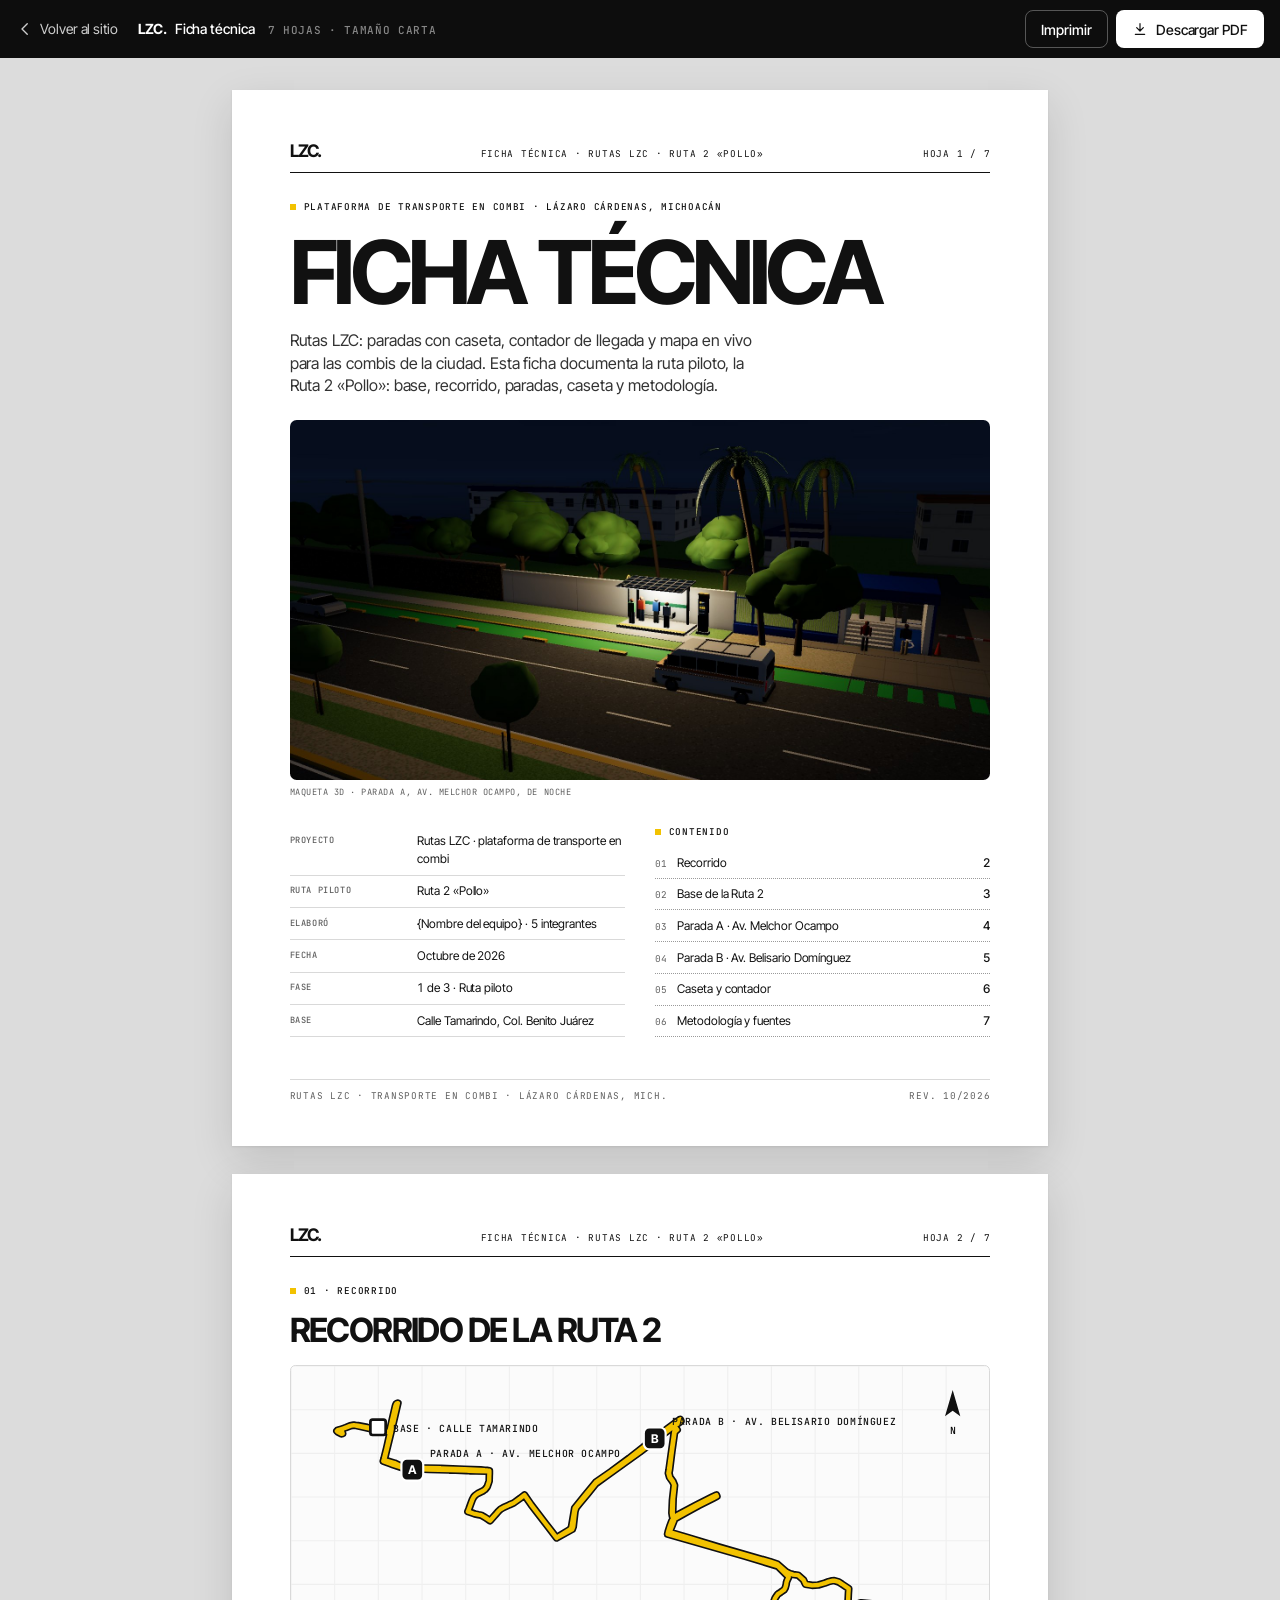
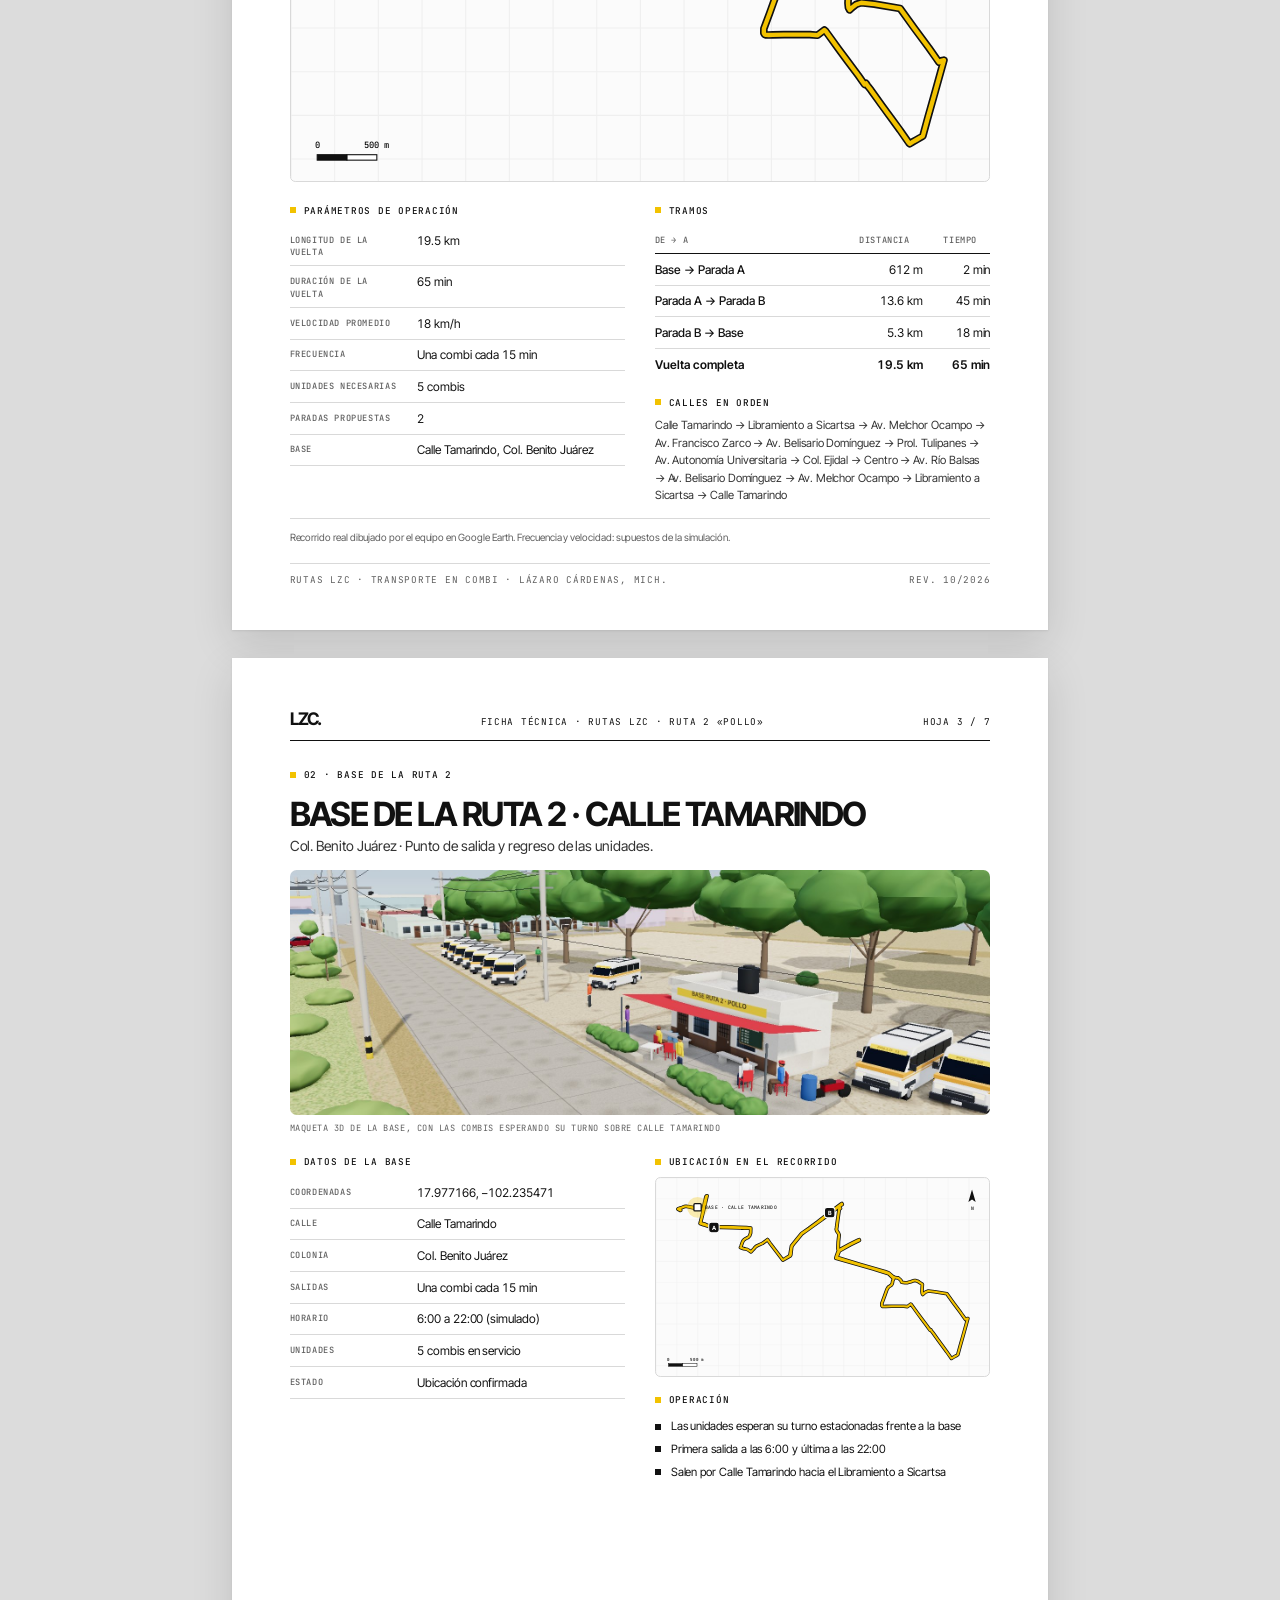
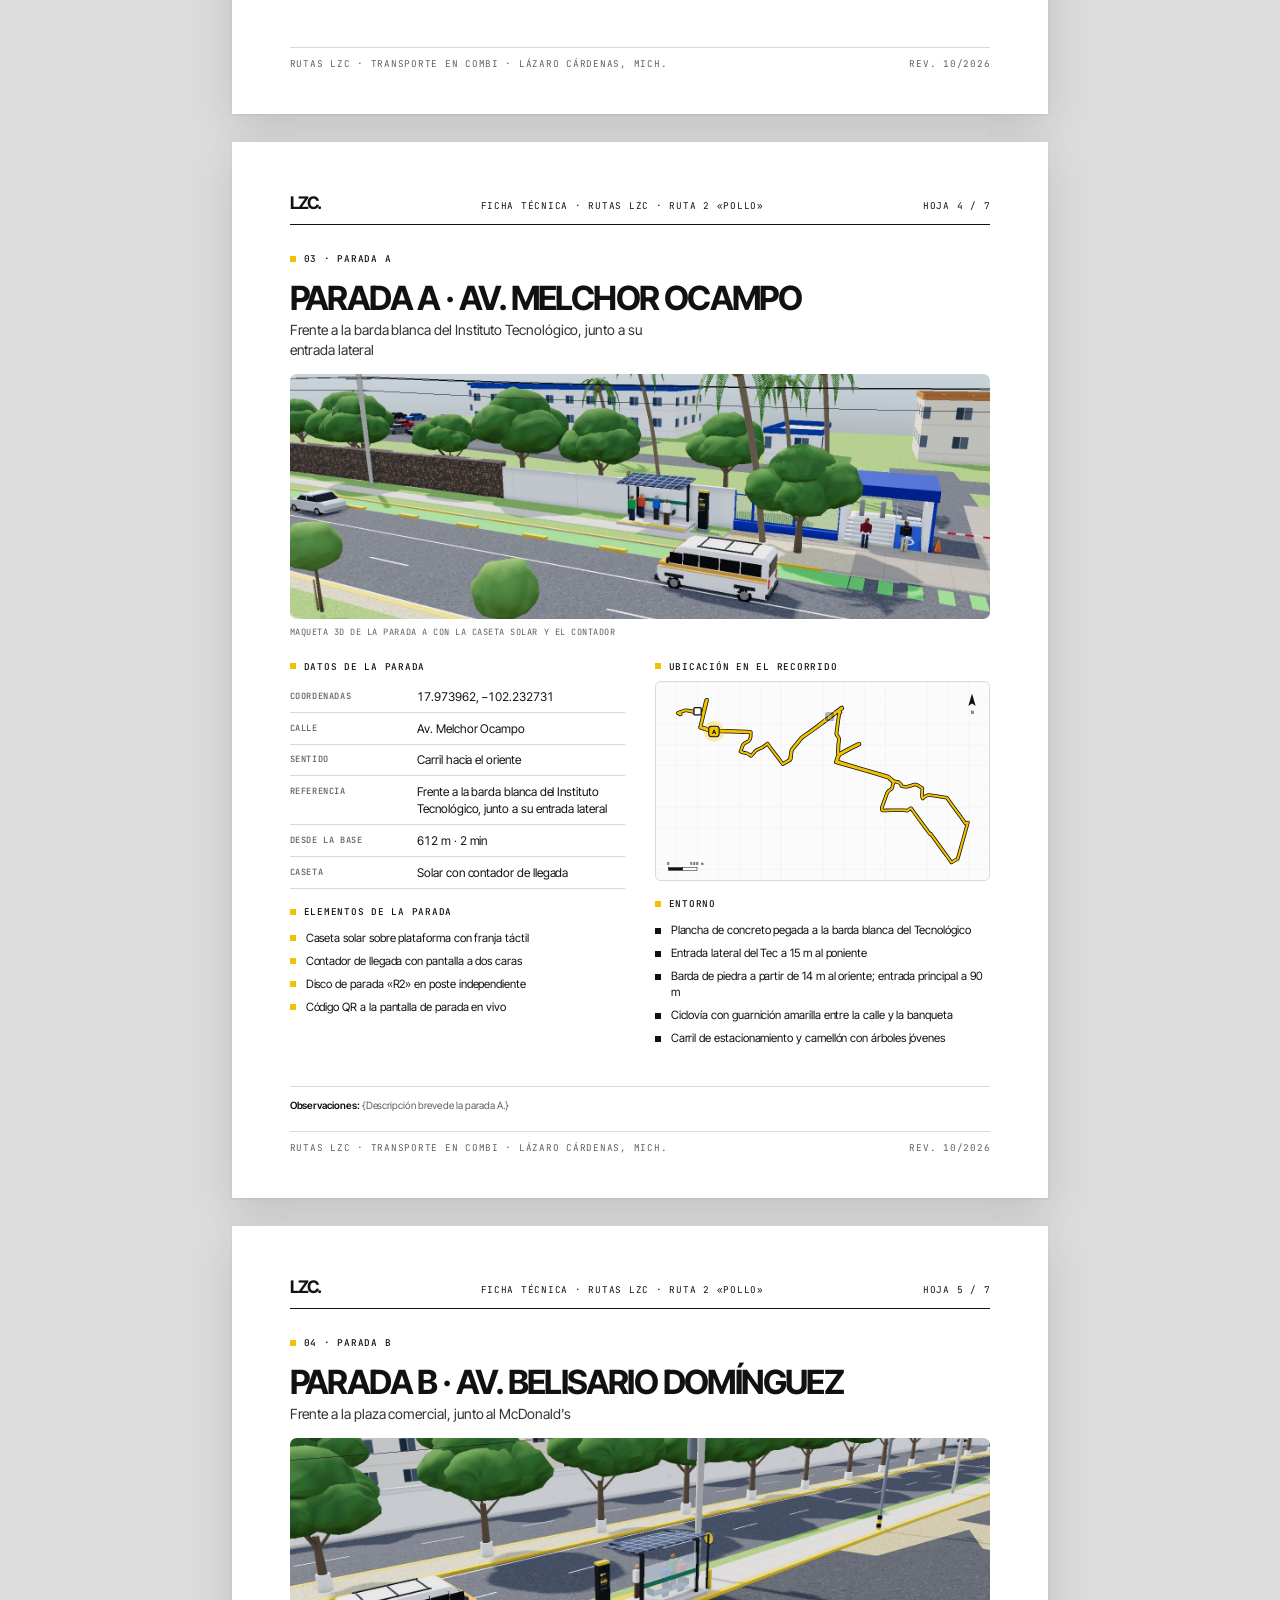
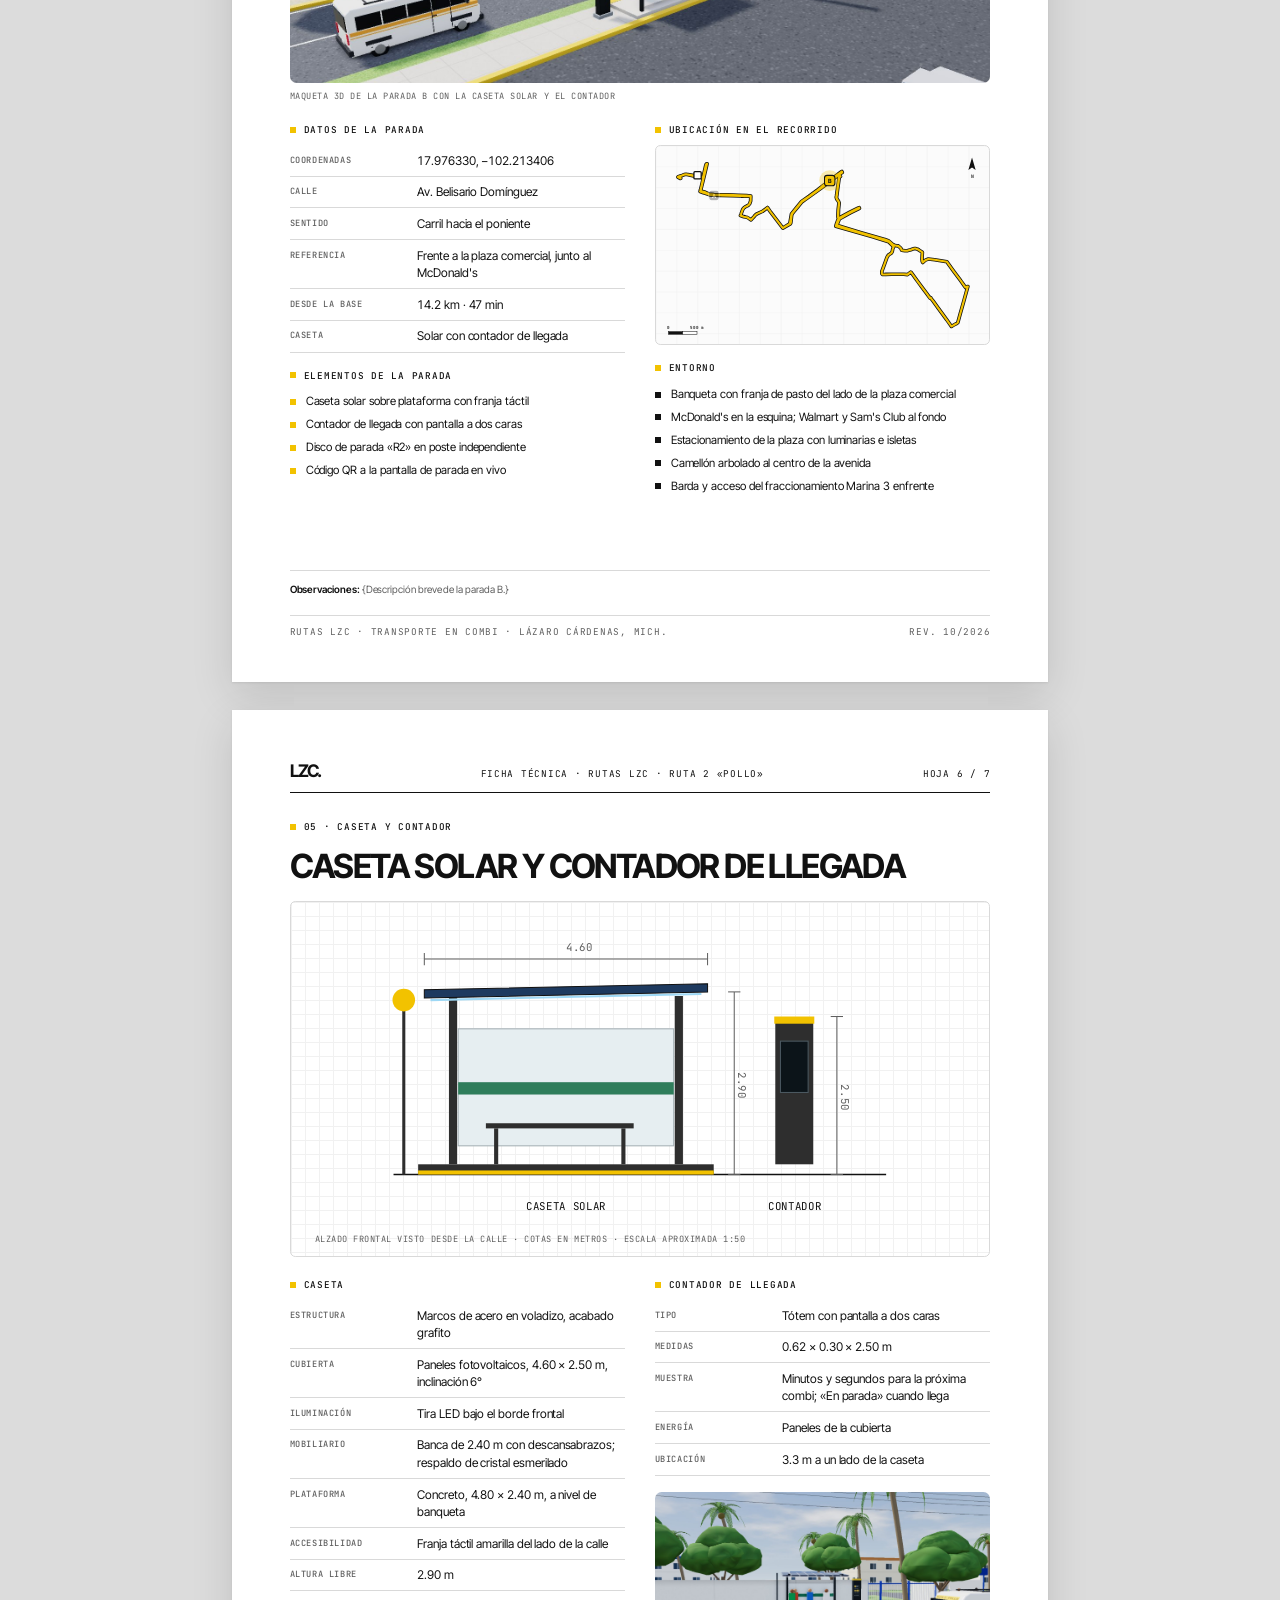
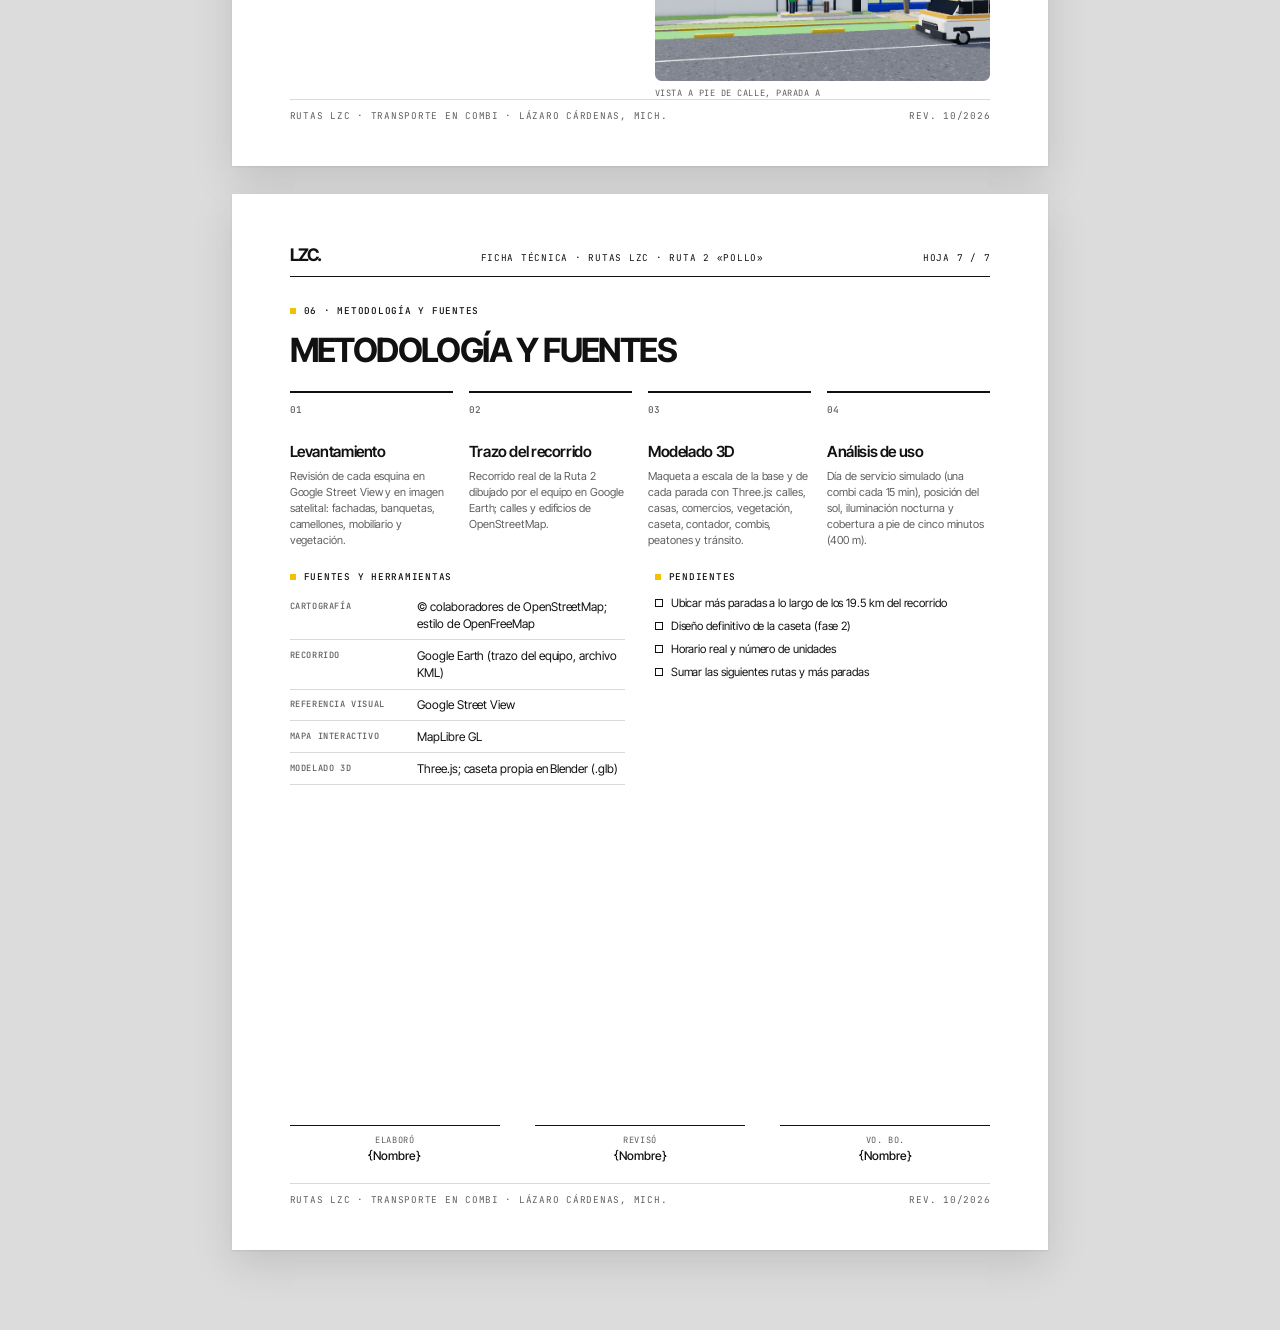
==== ficha-tecnica.html @ 457a0bf4 "Rutas LZC: sitio de la Ruta 2 «Pollo» Mapa con el recorrido real, maquetas 3D de la base y las parad" ====
<!DOCTYPE html>
<html lang="es">

<head>
    <meta charset="UTF-8">
    <meta name="viewport" content="width=device-width, initial-scale=1.0">
    <title>Ficha técnica · Rutas LZC</title>
    <meta name="description" content="Ficha técnica de Rutas LZC, plataforma para el transporte en combi de Lázaro Cárdenas, Michoacán: ruta piloto (Ruta 2 «Pollo»), base, recorrido, paradas, caseta y metodología.">

    <link rel="preconnect" href="https://fonts.googleapis.com">
    <link rel="preconnect" href="https://fonts.gstatic.com" crossorigin>
    <link href="https://fonts.googleapis.com/css2?family=Inter+Tight:ital,wght@0,400;0,500;0,600;0,700;1,400&family=JetBrains+Mono:wght@400;500&display=swap" rel="stylesheet">
    <link rel="stylesheet" href="ficha.css">
</head>

<body>

    <!-- Barra de herramientas (no se imprime) -->
    <header class="herramientas">
        <a href="index.html" class="herramientas__volver">
            <svg viewBox="0 0 24 24" aria-hidden="true"><path d="M15 5l-7 7 7 7" fill="none" stroke="currentColor" stroke-width="1.8" stroke-linecap="round" stroke-linejoin="round"/></svg>
            Volver al sitio
        </a>
        <p class="herramientas__titulo"><b>LZC.</b> Ficha técnica <span data-num-hojas>6 hojas</span></p>
        <div class="herramientas__acciones">
            <button type="button" class="btn btn--borde" data-imprimir>Imprimir</button>
            <a href="docs/ficha-tecnica-ruta-2.pdf" download class="btn btn--claro">
                <svg viewBox="0 0 24 24" aria-hidden="true"><path d="M12 4v11M7 10l5 5 5-5M5 20h14" fill="none" stroke="currentColor" stroke-width="1.8" stroke-linecap="round" stroke-linejoin="round"/></svg>
                Descargar PDF
            </a>
        </div>
    </header>

    <main class="documento" data-documento>

        <!-- ===== HOJA 1 · PORTADA ===== -->
        <section class="hoja hoja--portada" id="portada">
            <div class="hoja__cabeza"><span class="marca">LZC.</span><span>Ficha técnica · Rutas LZC · Ruta 2 «Pollo»</span><span data-folio></span></div>
            <div class="hoja__cuerpo">
                <p class="etiqueta">Plataforma de transporte en combi · Lázaro Cárdenas, Michoacán</p>
                <h1>Ficha técnica</h1>
                <p class="portada__sub">Rutas LZC: paradas con caseta, contador de llegada y mapa en vivo para las combis de la ciudad. Esta ficha documenta la ruta piloto, la Ruta 2 «Pollo»: base, recorrido, paradas, caseta y metodología.</p>
                <figure class="portada__imagen">
                    <img src="img/parada-a-noche.jpg" alt="Maqueta 3D de la Parada A de noche">
                    <figcaption>Maqueta 3D · Parada A, Av. Melchor Ocampo, de noche</figcaption>
                </figure>
                <div class="dos">
                    <table class="tabla">
                        <tbody>
                            <tr><th>Proyecto</th><td>Rutas LZC · plataforma de transporte en combi</td></tr>
                            <tr><th>Ruta piloto</th><td>Ruta 2 «Pollo»</td></tr>
                            <tr><th>Elaboró</th><td>{Nombre del equipo} · 5 integrantes</td></tr>
                            <tr><th>Fecha</th><td>Octubre de 2026</td></tr>
                            <tr><th>Fase</th><td>1 de 3 · Ruta piloto</td></tr>
                            <tr><th>Base</th><td>Calle Tamarindo, Col. Benito Juárez</td></tr>
                        </tbody>
                    </table>
                    <div>
                        <p class="etiqueta">Contenido</p>
                        <ol class="indice" data-indice></ol>
                    </div>
                </div>
            </div>
            <div class="hoja__pie"><span>Rutas LZC · Transporte en combi · Lázaro Cárdenas, Mich.</span><span>Rev. 10/2026</span></div>
        </section>

        <!-- ===== HOJA 2 · RECORRIDO ===== -->
        <section class="hoja" id="recorrido" data-titulo="Recorrido">
            <div class="hoja__cabeza"><span class="marca">LZC.</span><span>Ficha técnica · Rutas LZC · Ruta 2 «Pollo»</span><span data-folio></span></div>
            <div class="hoja__cuerpo">
                <p class="etiqueta">01 · Recorrido</p>
                <h2>Recorrido de la Ruta 2</h2>
                <figure class="plano-ruta">
                    <svg viewBox="0 0 640 380" data-plano-ruta role="img" aria-label="Plano del recorrido de la Ruta 2"></svg>
                </figure>
                <div class="dos">
                    <div>
                        <p class="etiqueta">Parámetros de operación</p>
                        <table class="tabla">
                            <tbody>
                                <tr><th>Longitud de la vuelta</th><td data-largo></td></tr>
                                <tr><th>Duración de la vuelta</th><td data-vuelta></td></tr>
                                <tr><th>Velocidad promedio</th><td data-velocidad></td></tr>
                                <tr><th>Frecuencia</th><td data-frecuencia></td></tr>
                                <tr><th>Unidades necesarias</th><td data-unidades></td></tr>
                                <tr><th>Paradas propuestas</th><td data-num-paradas></td></tr>
                                <tr><th>Base</th><td data-base></td></tr>
                            </tbody>
                        </table>
                    </div>
                    <div>
                        <p class="etiqueta">Tramos</p>
                        <table class="tabla tabla--num">
                            <thead><tr><th>De → a</th><th>Distancia</th><th>Tiempo</th></tr></thead>
                            <tbody data-tramos></tbody>
                        </table>
                        <p class="etiqueta etiqueta--sep">Calles en orden</p>
                        <p class="calles" data-calles></p>
                    </div>
                </div>
                <p class="nota">Recorrido real dibujado por el equipo en Google Earth. Frecuencia y velocidad: supuestos de la simulación.</p>
            </div>
            <div class="hoja__pie"><span>Rutas LZC · Transporte en combi · Lázaro Cárdenas, Mich.</span><span>Rev. 10/2026</span></div>
        </section>

        <!-- ===== HOJA · BASE ===== -->
        <section class="hoja" id="base" data-titulo="Base de la Ruta 2">
            <div class="hoja__cabeza"><span class="marca">LZC.</span><span>Ficha técnica · Rutas LZC · Ruta 2 «Pollo»</span><span data-folio></span></div>
            <div class="hoja__cuerpo">
                <p class="etiqueta" data-num-seccion>Base</p>
                <h2>Base de la Ruta 2 · <span data-b-calle></span></h2>
                <p class="subtitulo" data-b-colonia></p>
                <figure class="foto"><img src="img/base.jpg" alt="Maqueta 3D de la base de la Ruta 2, con combis estacionadas enfrente"><figcaption>Maqueta 3D de la base, con las combis esperando su turno sobre Calle Tamarindo</figcaption></figure>
                <div class="dos">
                    <div>
                        <p class="etiqueta">Datos de la base</p>
                        <table class="tabla"><tbody data-b-datos></tbody></table>
                    </div>
                    <div>
                        <p class="etiqueta">Ubicación en el recorrido</p>
                        <svg class="mini-ruta" viewBox="0 0 640 380" data-b-mini aria-hidden="true"></svg>
                        <p class="etiqueta etiqueta--sep">Operación</p>
                        <ul class="lista">
                            <li>Las unidades esperan su turno estacionadas frente a la base</li>
                            <li>Primera salida a las 6:00 y última a las 22:00</li>
                            <li>Salen por Calle Tamarindo hacia el Libramiento a Sicartsa</li>
                        </ul>
                    </div>
                </div>
            </div>
            <div class="hoja__pie"><span>Rutas LZC · Transporte en combi · Lázaro Cárdenas, Mich.</span><span>Rev. 10/2026</span></div>
        </section>

        <!-- Hojas de cada parada: se generan con ficha.js -->
        <template data-plantilla-parada>
            <section class="hoja">
                <div class="hoja__cabeza"><span class="marca">LZC.</span><span>Ficha técnica · Rutas LZC · Ruta 2 «Pollo»</span><span data-folio></span></div>
                <div class="hoja__cuerpo">
                    <p class="etiqueta" data-p-etiqueta></p>
                    <h2 data-p-titulo></h2>
                    <p class="subtitulo" data-p-referencia></p>
                    <figure class="foto"><img data-p-foto alt=""><figcaption data-p-pie></figcaption></figure>
                    <div class="dos">
                        <div>
                            <p class="etiqueta">Datos de la parada</p>
                            <table class="tabla"><tbody data-p-datos></tbody></table>
                            <p class="etiqueta etiqueta--sep">Elementos de la parada</p>
                            <ul class="lista lista--check">
                                <li>Caseta solar sobre plataforma con franja táctil</li>
                                <li>Contador de llegada con pantalla a dos caras</li>
                                <li>Disco de parada «R2» en poste independiente</li>
                                <li>Código QR a la pantalla de parada en vivo</li>
                            </ul>
                        </div>
                        <div>
                            <p class="etiqueta">Ubicación en el recorrido</p>
                            <svg class="mini-ruta" viewBox="0 0 640 380" data-p-mini aria-hidden="true"></svg>
                            <p class="etiqueta etiqueta--sep">Entorno</p>
                            <ul class="lista" data-p-entorno></ul>
                        </div>
                    </div>
                    <p class="nota"><b>Observaciones:</b> <span data-p-obs></span></p>
                </div>
                <div class="hoja__pie"><span>Rutas LZC · Transporte en combi · Lázaro Cárdenas, Mich.</span><span>Rev. 10/2026</span></div>
            </section>
        </template>

        <!-- ===== HOJA · CASETA ===== -->
        <section class="hoja" id="caseta" data-titulo="Caseta y contador">
            <div class="hoja__cabeza"><span class="marca">LZC.</span><span>Ficha técnica · Rutas LZC · Ruta 2 «Pollo»</span><span data-folio></span></div>
            <div class="hoja__cuerpo">
                <p class="etiqueta" data-num-seccion>Caseta</p>
                <h2>Caseta solar y contador de llegada</h2>
                <figure class="plano">
                    <svg viewBox="0 0 520 300" role="img" aria-label="Alzado frontal de la caseta con el contador de llegada">
                        <g class="pl-suelo"><line x1="20" y1="250" x2="500" y2="250"/></g>
                        <rect class="pl-pieza" x="44" y="240" width="288" height="10"/>
                        <rect class="pl-am" x="44" y="246" width="288" height="4"/>
                        <rect class="pl-pieza" x="74" y="76" width="8" height="164"/>
                        <rect class="pl-pieza" x="294" y="76" width="8" height="164"/>
                        <polygon class="pl-techo" points="50,70 326,64 326,72 50,78"/>
                        <line class="pl-led" x1="56" y1="80" x2="320" y2="74"/>
                        <rect class="pl-vidrio" x="83" y="108" width="210" height="114"/>
                        <rect class="pl-acento" x="83" y="160" width="210" height="12"/>
                        <rect class="pl-pieza" x="110" y="200" width="144" height="5"/>
                        <rect class="pl-pieza" x="118" y="205" width="4" height="35"/>
                        <rect class="pl-pieza" x="242" y="205" width="4" height="35"/>
                        <rect class="pl-pieza" x="392" y="102" width="37" height="138"/>
                        <rect class="pl-am" x="391" y="96" width="39" height="7"/>
                        <rect class="pl-pantalla" x="397" y="120" width="27" height="50"/>
                        <line class="pl-fino" x1="30" y1="250" x2="30" y2="80"/>
                        <circle class="pl-am" cx="30" cy="80" r="11"/>
                        <g class="pl-cota">
                            <line x1="50" y1="40" x2="326" y2="40"/><line x1="50" y1="34" x2="50" y2="46"/><line x1="326" y1="34" x2="326" y2="46"/>
                            <text x="188" y="32">4.60</text>
                            <line x1="352" y1="72" x2="352" y2="250"/><line x1="346" y1="72" x2="358" y2="72"/><line x1="346" y1="250" x2="358" y2="250"/>
                            <text x="360" y="150" class="pl-vertical">2.90</text>
                            <line x1="452" y1="96" x2="452" y2="250"/><line x1="446" y1="96" x2="458" y2="96"/><line x1="446" y1="250" x2="458" y2="250"/>
                            <text x="460" y="162" class="pl-vertical">2.50</text>
                        </g>
                        <g class="pl-notas">
                            <text x="188" y="285">CASETA SOLAR</text>
                            <text x="411" y="285">CONTADOR</text>
                        </g>
                    </svg>
                    <figcaption>Alzado frontal visto desde la calle · cotas en metros · escala aproximada 1:50</figcaption>
                </figure>
                <div class="dos">
                    <div>
                        <p class="etiqueta">Caseta</p>
                        <table class="tabla">
                            <tbody>
                                <tr><th>Estructura</th><td>Marcos de acero en voladizo, acabado grafito</td></tr>
                                <tr><th>Cubierta</th><td>Paneles fotovoltaicos, 4.60 × 2.50&nbsp;m, inclinación 6°</td></tr>
                                <tr><th>Iluminación</th><td>Tira LED bajo el borde frontal</td></tr>
                                <tr><th>Mobiliario</th><td>Banca de 2.40&nbsp;m con descansabrazos; respaldo de cristal esmerilado</td></tr>
                                <tr><th>Plataforma</th><td>Concreto, 4.80 × 2.40&nbsp;m, a nivel de banqueta</td></tr>
                                <tr><th>Accesibilidad</th><td>Franja táctil amarilla del lado de la calle</td></tr>
                                <tr><th>Altura libre</th><td>2.90&nbsp;m</td></tr>
                            </tbody>
                        </table>
                    </div>
                    <div>
                        <p class="etiqueta">Contador de llegada</p>
                        <table class="tabla">
                            <tbody>
                                <tr><th>Tipo</th><td>Tótem con pantalla a dos caras</td></tr>
                                <tr><th>Medidas</th><td>0.62 × 0.30 × 2.50&nbsp;m</td></tr>
                                <tr><th>Muestra</th><td>Minutos y segundos para la próxima combi; «En parada» cuando llega</td></tr>
                                <tr><th>Energía</th><td>Paneles de la cubierta</td></tr>
                                <tr><th>Ubicación</th><td>3.3&nbsp;m a un lado de la caseta</td></tr>
                            </tbody>
                        </table>
                        <figure class="foto foto--chica"><img src="img/parada-a-calle.jpg" alt="Caseta y contador vistos desde la calle"><figcaption>Vista a pie de calle, Parada A</figcaption></figure>
                    </div>
                </div>
            </div>
            <div class="hoja__pie"><span>Rutas LZC · Transporte en combi · Lázaro Cárdenas, Mich.</span><span>Rev. 10/2026</span></div>
        </section>

        <!-- ===== HOJA · METODOLOGÍA ===== -->
        <section class="hoja" id="metodologia" data-titulo="Metodología y fuentes">
            <div class="hoja__cabeza"><span class="marca">LZC.</span><span>Ficha técnica · Rutas LZC · Ruta 2 «Pollo»</span><span data-folio></span></div>
            <div class="hoja__cuerpo">
                <p class="etiqueta" data-num-seccion>Metodología</p>
                <h2>Metodología y fuentes</h2>
                <ol class="pasos">
                    <li><b>01</b><strong>Levantamiento</strong><span>Revisión de cada esquina en Google Street View y en imagen satelital: fachadas, banquetas, camellones, mobiliario y vegetación.</span></li>
                    <li><b>02</b><strong>Trazo del recorrido</strong><span>Recorrido real de la Ruta 2 dibujado por el equipo en Google Earth; calles y edificios de OpenStreetMap.</span></li>
                    <li><b>03</b><strong>Modelado 3D</strong><span>Maqueta a escala de la base y de cada parada con Three.js: calles, casas, comercios, vegetación, caseta, contador, combis, peatones y tránsito.</span></li>
                    <li><b>04</b><strong>Análisis de uso</strong><span>Día de servicio simulado (una combi cada 15 min), posición del sol, iluminación nocturna y cobertura a pie de cinco minutos (400&nbsp;m).</span></li>
                </ol>
                <div class="dos">
                    <div>
                        <p class="etiqueta">Fuentes y herramientas</p>
                        <table class="tabla">
                            <tbody>
                                <tr><th>Cartografía</th><td>© colaboradores de OpenStreetMap; estilo de OpenFreeMap</td></tr>
                                <tr><th>Recorrido</th><td>Google Earth (trazo del equipo, archivo KML)</td></tr>
                                <tr><th>Referencia visual</th><td>Google Street View</td></tr>
                                <tr><th>Mapa interactivo</th><td>MapLibre GL</td></tr>
                                <tr><th>Modelado 3D</th><td>Three.js; caseta propia en Blender (.glb)</td></tr>
                            </tbody>
                        </table>
                    </div>
                    <div>
                        <p class="etiqueta">Pendientes</p>
                        <ul class="lista lista--pendiente">
                            <li>Ubicar más paradas a lo largo de los 19.5 km del recorrido</li>
                            <li>Diseño definitivo de la caseta (fase 2)</li>
                            <li>Horario real y número de unidades</li>
                            <li>Sumar las siguientes rutas y más paradas</li>
                        </ul>
                    </div>
                </div>
                <div class="firmas">
                    <div><span></span><p>Elaboró<br><b>{Nombre}</b></p></div>
                    <div><span></span><p>Revisó<br><b>{Nombre}</b></p></div>
                    <div><span></span><p>Vo. Bo.<br><b>{Nombre}</b></p></div>
                </div>
            </div>
            <div class="hoja__pie"><span>Rutas LZC · Transporte en combi · Lázaro Cárdenas, Mich.</span><span>Rev. 10/2026</span></div>
        </section>
    </main>

    <script src="ruta-2.js"></script>
    <script src="horario.js"></script>
    <script src="ficha.js"></script>
</body>

</html>
---- ficha.css ----
/* =====================================================================
   Ficha técnica · hojas tamaño carta (8.5 × 11 in)
   En pantalla se ven como hojas sobre la mesa; al imprimir o guardar
   como PDF sale una hoja por página, sin la barra de herramientas.
   ===================================================================== */

:root {
    --tinta: #111111;
    --gris: #5F5F5F;
    --gris-claro: #9A9A9A;
    --linea: #D9D9D9;
    --amarillo: #F2C200;
    --f-texto: "Inter Tight", "Helvetica Neue", Arial, sans-serif;
    --f-mono: "JetBrains Mono", ui-monospace, Consolas, monospace;
}

*,
*::before,
*::after {
    box-sizing: border-box;
    margin: 0;
    padding: 0;
}

body {
    font-family: var(--f-texto);
    font-size: 9.5pt;
    line-height: 1.45;
    letter-spacing: -0.005em;
    color: var(--tinta);
    background: #DCDCDC;
    font-kerning: normal;
    text-rendering: optimizeLegibility;
    -webkit-font-smoothing: antialiased;
    -webkit-print-color-adjust: exact;
    print-color-adjust: exact;
}

img,
svg {
    display: block;
    max-width: 100%;
}

a {
    color: inherit;
}

ol,
ul {
    list-style: none;
}

p {
    text-wrap: pretty;
}

/* ---------- Barra de herramientas ---------- */

.herramientas {
    position: sticky;
    top: 0;
    z-index: 5;
    display: flex;
    align-items: center;
    gap: 20px;
    padding: 10px 16px;
    background: #0D0D0D;
    color: #fff;
    font-size: 14px;
}

.herramientas__volver {
    display: inline-flex;
    align-items: center;
    gap: 6px;
    text-decoration: none;
    color: rgba(255, 255, 255, .8);
}

.herramientas__volver svg {
    width: 18px;
    height: 18px;
}

.herramientas__volver:hover {
    color: #fff;
}

.herramientas__titulo {
    font-weight: 500;
}

.herramientas__titulo b {
    font-weight: 700;
    letter-spacing: -0.06em;
    margin-right: 6px;
}

.herramientas__titulo span {
    margin-left: 10px;
    font-family: var(--f-mono);
    font-size: 11px;
    letter-spacing: .06em;
    text-transform: uppercase;
    color: rgba(255, 255, 255, .5);
}

.herramientas__acciones {
    display: flex;
    gap: 8px;
    margin-left: auto;
}

.btn {
    display: inline-flex;
    align-items: center;
    gap: 8px;
    min-height: 38px;
    padding: 0 15px;
    border-radius: 8px;
    border: 1px solid transparent;
    font: 500 14px var(--f-texto);
    text-decoration: none;
    cursor: pointer;
    background: none;
    color: #fff;
}

.btn svg {
    width: 16px;
    height: 16px;
}

.btn--borde {
    border-color: rgba(255, 255, 255, .3);
}

.btn--borde:hover {
    border-color: #fff;
}

.btn--claro {
    background: #fff;
    color: var(--tinta);
}

.btn--claro:hover {
    background: #E6E6E6;
}

/* ---------- Hojas ---------- */

.documento {
    display: flex;
    flex-direction: column;
    align-items: center;
    gap: 28px;
    padding: 32px 16px 80px;
}

.hoja {
    display: flex;
    flex-direction: column;
    width: 8.5in;
    height: 11in;
    padding: .5in .6in .45in;
    background: #fff;
    box-shadow: 0 1px 2px rgba(0, 0, 0, .08), 0 14px 40px rgba(0, 0, 0, .12);
    overflow: hidden;
    scroll-margin-top: 80px;
}

.hoja__cabeza,
.hoja__pie {
    display: flex;
    justify-content: space-between;
    align-items: baseline;
    gap: 12pt;
    font-family: var(--f-mono);
    font-size: 7pt;
    letter-spacing: .08em;
    text-transform: uppercase;
}

.hoja__cabeza {
    padding-bottom: 7pt;
    border-bottom: 1pt solid var(--tinta);
}

.marca {
    font-family: var(--f-texto);
    font-size: 13pt;
    font-weight: 700;
    letter-spacing: -0.06em;
    text-transform: none;
}

.hoja__pie {
    padding-top: 7pt;
    border-top: .5pt solid var(--linea);
    color: var(--gris);
}

.hoja__cuerpo {
    flex: 1;
    display: flex;
    flex-direction: column;
    min-height: 0;
    padding: 20pt 0 14pt;
}

/* Tipografía */
h1 {
    margin-top: 10pt;
    font-size: 66pt;
    font-weight: 700;
    line-height: .86;
    letter-spacing: -0.058em;
    text-transform: uppercase;
    font-feature-settings: "kern", "case";
}

h2 {
    margin: 7pt 0 4pt;
    font-size: 25pt;
    font-weight: 700;
    line-height: .95;
    letter-spacing: -0.048em;
    text-transform: uppercase;
    font-feature-settings: "kern", "case";
}

.etiqueta {
    display: flex;
    align-items: center;
    gap: 6pt;
    margin-bottom: 6pt;
    font-family: var(--f-mono);
    font-size: 7pt;
    font-weight: 500;
    letter-spacing: .08em;
    text-transform: uppercase;
}

.etiqueta::before {
    content: "";
    width: 4.5pt;
    height: 4.5pt;
    background: var(--amarillo);
}

.etiqueta--sep {
    margin-top: 12pt;
}

.subtitulo,
.portada__sub {
    font-size: 10.5pt;
    color: #333;
    max-width: 52ch;
}

.portada__sub {
    margin-top: 14pt;
    font-size: 12pt;
    line-height: 1.4;
}

.subtitulo {
    margin-bottom: 10pt;
}

.nota b {
    font-weight: 600;
    color: var(--tinta);
}

.nota {
    margin-top: auto;
    padding-top: 8pt;
    border-top: .5pt solid var(--linea);
    font-size: 7.5pt;
    color: var(--gris);
}

/* Imágenes */
.portada__imagen {
    margin: 18pt 0 4pt;
}

.portada__imagen img,
.foto img {
    width: 100%;
    height: auto;
    aspect-ratio: 16 / 8.2;
    object-fit: cover;
    border-radius: 5pt;
}

.foto img {
    aspect-ratio: 16 / 5.6;
}

.foto--chica {
    margin-top: 12pt;
}

.foto--chica img {
    aspect-ratio: 16 / 9;
}

figcaption {
    margin-top: 5pt;
    font-family: var(--f-mono);
    font-size: 6.5pt;
    letter-spacing: .06em;
    text-transform: uppercase;
    color: var(--gris);
}

/* Columnas */
.dos {
    display: grid;
    grid-template-columns: 1fr 1fr;
    gap: 22pt;
    margin-top: 16pt;
}

/* Tablas */
.tabla {
    width: 100%;
    border-collapse: collapse;
}

.tabla th,
.tabla td {
    padding: 5pt 0;
    border-bottom: .5pt solid var(--linea);
    text-align: left;
    vertical-align: top;
}

.tabla th {
    width: 38%;
    padding-right: 10pt;
    font-family: var(--f-mono);
    font-size: 6.5pt;
    font-weight: 500;
    letter-spacing: .07em;
    text-transform: uppercase;
    color: var(--gris);
    padding-top: 6.5pt;
}

.tabla td {
    font-size: 9pt;
    font-variant-numeric: tabular-nums;
}

.tabla--num thead th {
    width: auto;
    border-bottom: 1pt solid var(--tinta);
}

.tabla--num tbody th {
    width: auto;
    font-family: var(--f-texto);
    font-size: 9pt;
    letter-spacing: 0;
    text-transform: none;
    color: var(--tinta);
    padding-top: 5pt;
}

.tabla--num td,
.tabla--num thead th:not(:first-child) {
    text-align: right;
    white-space: nowrap;
}

.tabla--num .total th,
.tabla--num .total td {
    font-weight: 600;
    border-top: 1pt solid var(--tinta);
    border-bottom: 0;
}

/* Índice */
.indice li a {
    display: flex;
    align-items: baseline;
    gap: 8pt;
    padding: 5pt 0;
    border-bottom: .5pt dotted var(--gris-claro);
    text-decoration: none;
    font-size: 9pt;
}

.indice span {
    font-family: var(--f-mono);
    font-size: 7pt;
    color: var(--gris);
}

.indice b {
    margin-left: auto;
    font-weight: 500;
    font-variant-numeric: tabular-nums;
}

/* Listas */
.lista li {
    position: relative;
    padding: 2.6pt 0 2.6pt 12pt;
    font-size: 8.6pt;
    line-height: 1.4;
}

.lista li::before {
    content: "";
    position: absolute;
    left: 0;
    top: .78em;
    width: 4.5pt;
    height: 4.5pt;
    background: var(--tinta);
}

.lista--check li::before {
    background: var(--amarillo);
}

.lista--pendiente li::before {
    width: 6pt;
    height: 6pt;
    top: .68em;
    background: none;
    border: .8pt solid var(--tinta);
}

.calles {
    font-size: 8.5pt;
    line-height: 1.55;
    color: #333;
}

.observaciones {
    font-size: 9pt;
    color: var(--gris);
}

/* Plano del recorrido */
.plano-ruta {
    margin-top: 10pt;
}

.plano-ruta svg,
.mini-ruta {
    width: 100%;
    height: auto;
    border: .5pt solid var(--linea);
    border-radius: 4pt;
    background: #FBFBFB;
}

.pr-rejilla line {
    stroke: #EFEFEF;
    stroke-width: 1;
}

.pr-casco {
    fill: none;
    stroke: var(--tinta);
    stroke-width: 7;
    stroke-linejoin: round;
    stroke-linecap: round;
}

.pr-linea {
    fill: none;
    stroke: var(--amarillo);
    stroke-width: 4;
    stroke-linejoin: round;
    stroke-linecap: round;
}

.pr-base rect {
    fill: #fff;
    stroke: var(--tinta);
    stroke-width: 2.5;
}

.pr-parada rect {
    fill: var(--tinta);
    stroke: #fff;
    stroke-width: 2;
}

.pr-parada text {
    fill: #fff;
    font: 700 11px var(--f-texto);
    text-anchor: middle;
}

.pr-parada.is-tenue {
    opacity: .3;
}

.pr-parada.is-destacada rect {
    fill: var(--amarillo);
    stroke: var(--tinta);
}

.pr-parada.is-destacada text {
    fill: var(--tinta);
}

.pr-halo {
    fill: rgba(242, 194, 0, .3);
}

.pr-nombre,
.pr-parada .pr-nombre {
    fill: var(--tinta);
    font: 500 9px var(--f-mono);
    letter-spacing: .06em;
    text-anchor: start;
}

.pr-norte path {
    fill: var(--tinta);
}

.pr-norte text {
    font: 500 9px var(--f-mono);
    text-anchor: middle;
}

.pr-escala rect {
    fill: var(--tinta);
    stroke: var(--tinta);
    stroke-width: 1;
}

.pr-escala rect.is-blanco {
    fill: #fff;
}

.pr-escala text {
    font: 500 8px var(--f-mono);
    text-anchor: middle;
}

/* Plano de la caseta */
.plano {
    margin-top: 10pt;
    padding: 12pt 18pt 8pt;
    border: .5pt solid var(--linea);
    border-radius: 4pt;
    background-color: #fff;
    background-image: linear-gradient(#F1F1F1 1px, transparent 1px), linear-gradient(90deg, #F1F1F1 1px, transparent 1px);
    background-size: 14px 14px;
}

.plano svg {
    width: 82%;
    margin: 0 auto;
}

.pl-suelo line {
    stroke: var(--tinta);
    stroke-width: 1.5;
}

.pl-pieza {
    fill: #2E2E2E;
}

.pl-techo {
    fill: #1E3A5F;
    stroke: var(--tinta);
    stroke-width: 1;
}

.pl-led {
    stroke: #9ED8F5;
    stroke-width: 2;
}

.pl-vidrio {
    fill: #E6EEF1;
    stroke: #A3AFB4;
    stroke-width: 1;
}

.pl-acento {
    fill: #2F7D5B;
}

.pl-am {
    fill: var(--amarillo);
}

.pl-pantalla {
    fill: #0C1419;
    stroke: #4C5A62;
}

.pl-fino {
    stroke: #2E2E2E;
    stroke-width: 3;
}

.pl-cota line {
    stroke: var(--gris);
    stroke-width: 1;
}

.pl-cota text,
.pl-notas text {
    font-family: var(--f-mono);
    font-size: 10.5px;
    letter-spacing: .06em;
    fill: var(--gris);
}

.pl-notas text {
    text-anchor: middle;
    fill: var(--tinta);
}

.pl-vertical {
    writing-mode: vertical-rl;
}

/* Metodología */
.pasos {
    display: grid;
    grid-template-columns: repeat(4, 1fr);
    gap: 12pt;
    margin-top: 14pt;
}

.pasos li {
    padding-top: 8pt;
    border-top: 1.5pt solid var(--tinta);
}

.pasos b {
    display: block;
    font-family: var(--f-mono);
    font-size: 7pt;
    font-weight: 500;
    color: var(--gris);
}

.pasos strong {
    display: block;
    margin: 18pt 0 4pt;
    font-size: 11.5pt;
    font-weight: 600;
    letter-spacing: -0.025em;
}

.pasos span {
    display: block;
    font-size: 8.3pt;
    line-height: 1.45;
    color: var(--gris);
}

.firmas {
    display: grid;
    grid-template-columns: repeat(3, 1fr);
    gap: 26pt;
    margin-top: auto;
}

.firmas span {
    display: block;
    height: 42pt;
    border-bottom: 1pt solid var(--tinta);
}

.firmas p {
    margin-top: 6pt;
    text-align: center;
    font-family: var(--f-mono);
    font-size: 6.5pt;
    letter-spacing: .07em;
    text-transform: uppercase;
    color: var(--gris);
}

.firmas p b {
    font-family: var(--f-texto);
    font-size: 9pt;
    letter-spacing: 0;
    text-transform: none;
    color: var(--tinta);
    font-weight: 500;
}

/* Pantallas angostas: las hojas se reducen para caber */
@media (max-width: 900px) {
    .herramientas__titulo {
        display: none;
    }
    .hoja {
        zoom: .72;
    }
}

@media (max-width: 640px) {
    .documento {
        padding: 18px 8px 60px;
        gap: 16px;
    }
    .hoja {
        zoom: .44;
    }
    .btn--borde {
        display: none;
    }
}

/* ---------- Impresión / PDF ---------- */
@page {
    size: letter;
    margin: 0;
}

@media print {
    body {
        background: #fff;
    }
    .herramientas {
        display: none;
    }
    .documento {
        display: block;
        padding: 0;
    }
    .hoja {
        zoom: 1;
        box-shadow: none;
        break-after: page;
        page-break-after: always;
    }
    .hoja:last-child {
        break-after: auto;
        page-break-after: auto;
    }
}
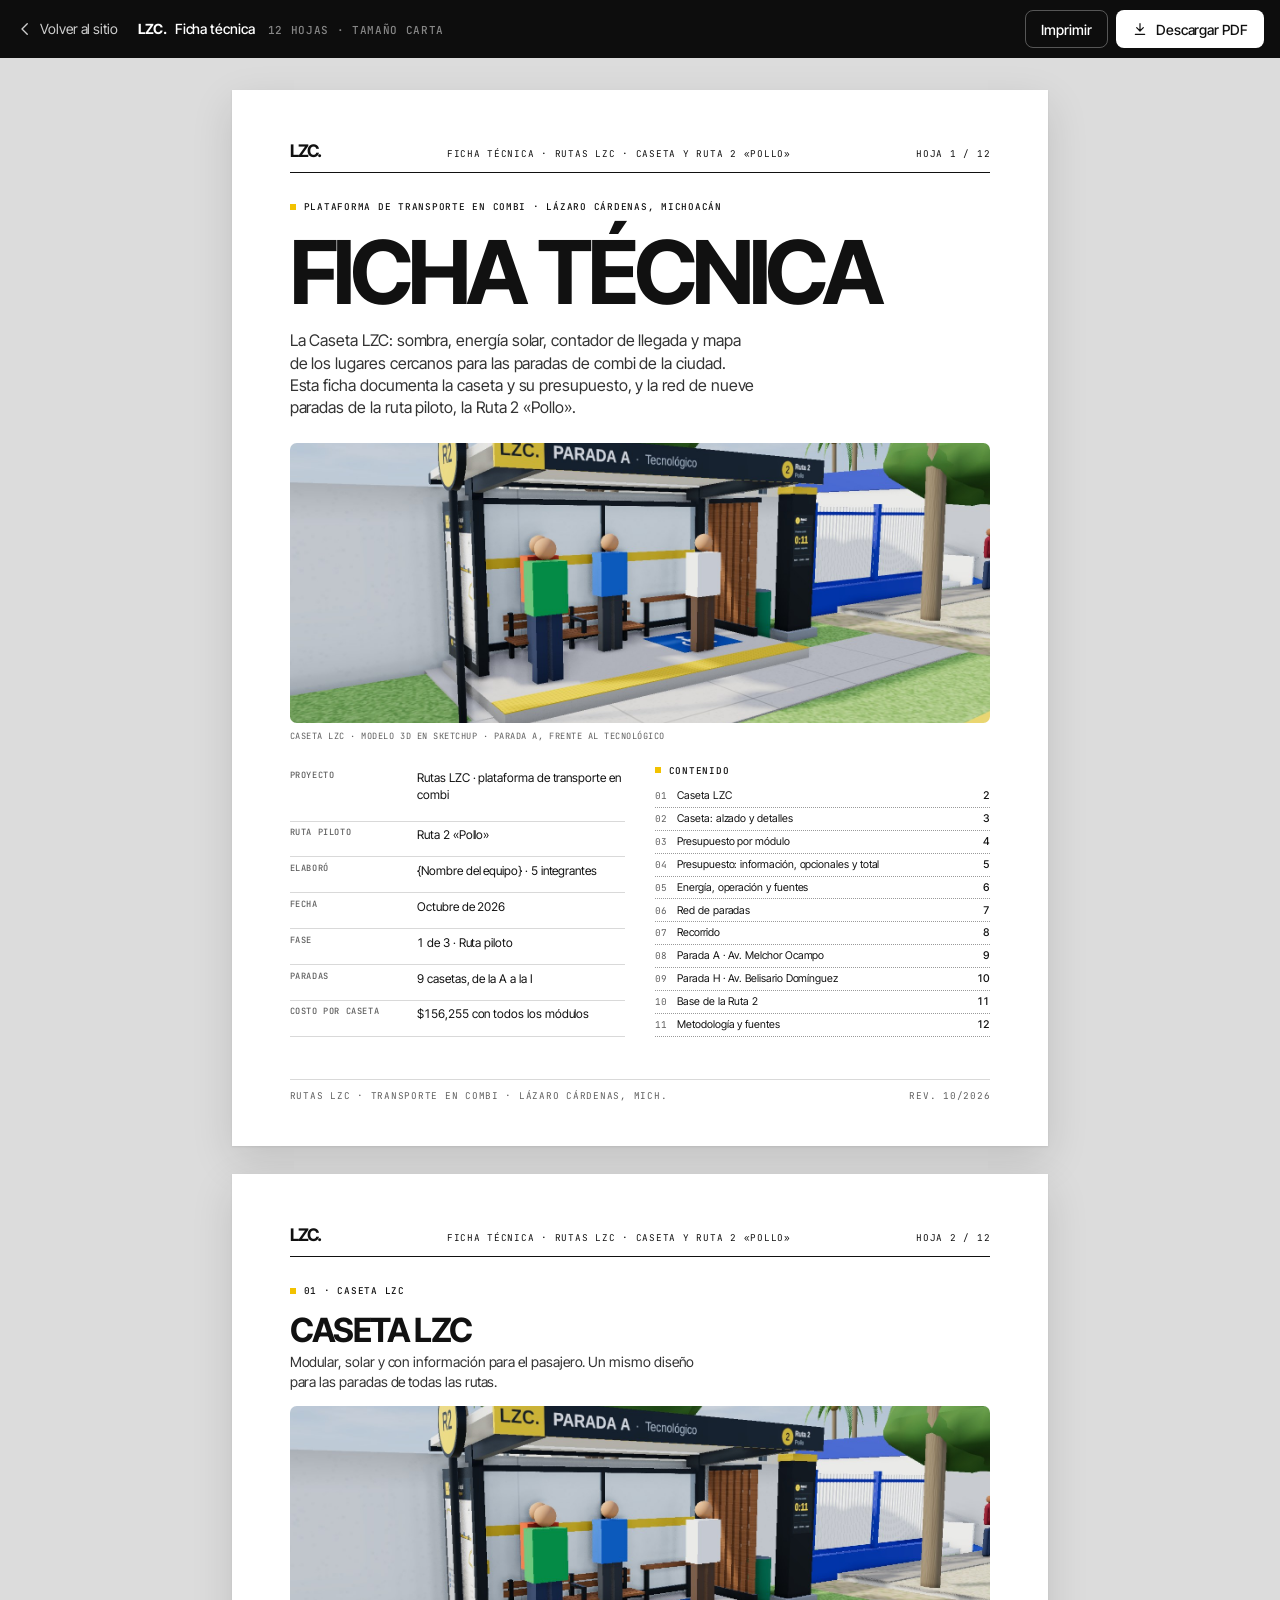
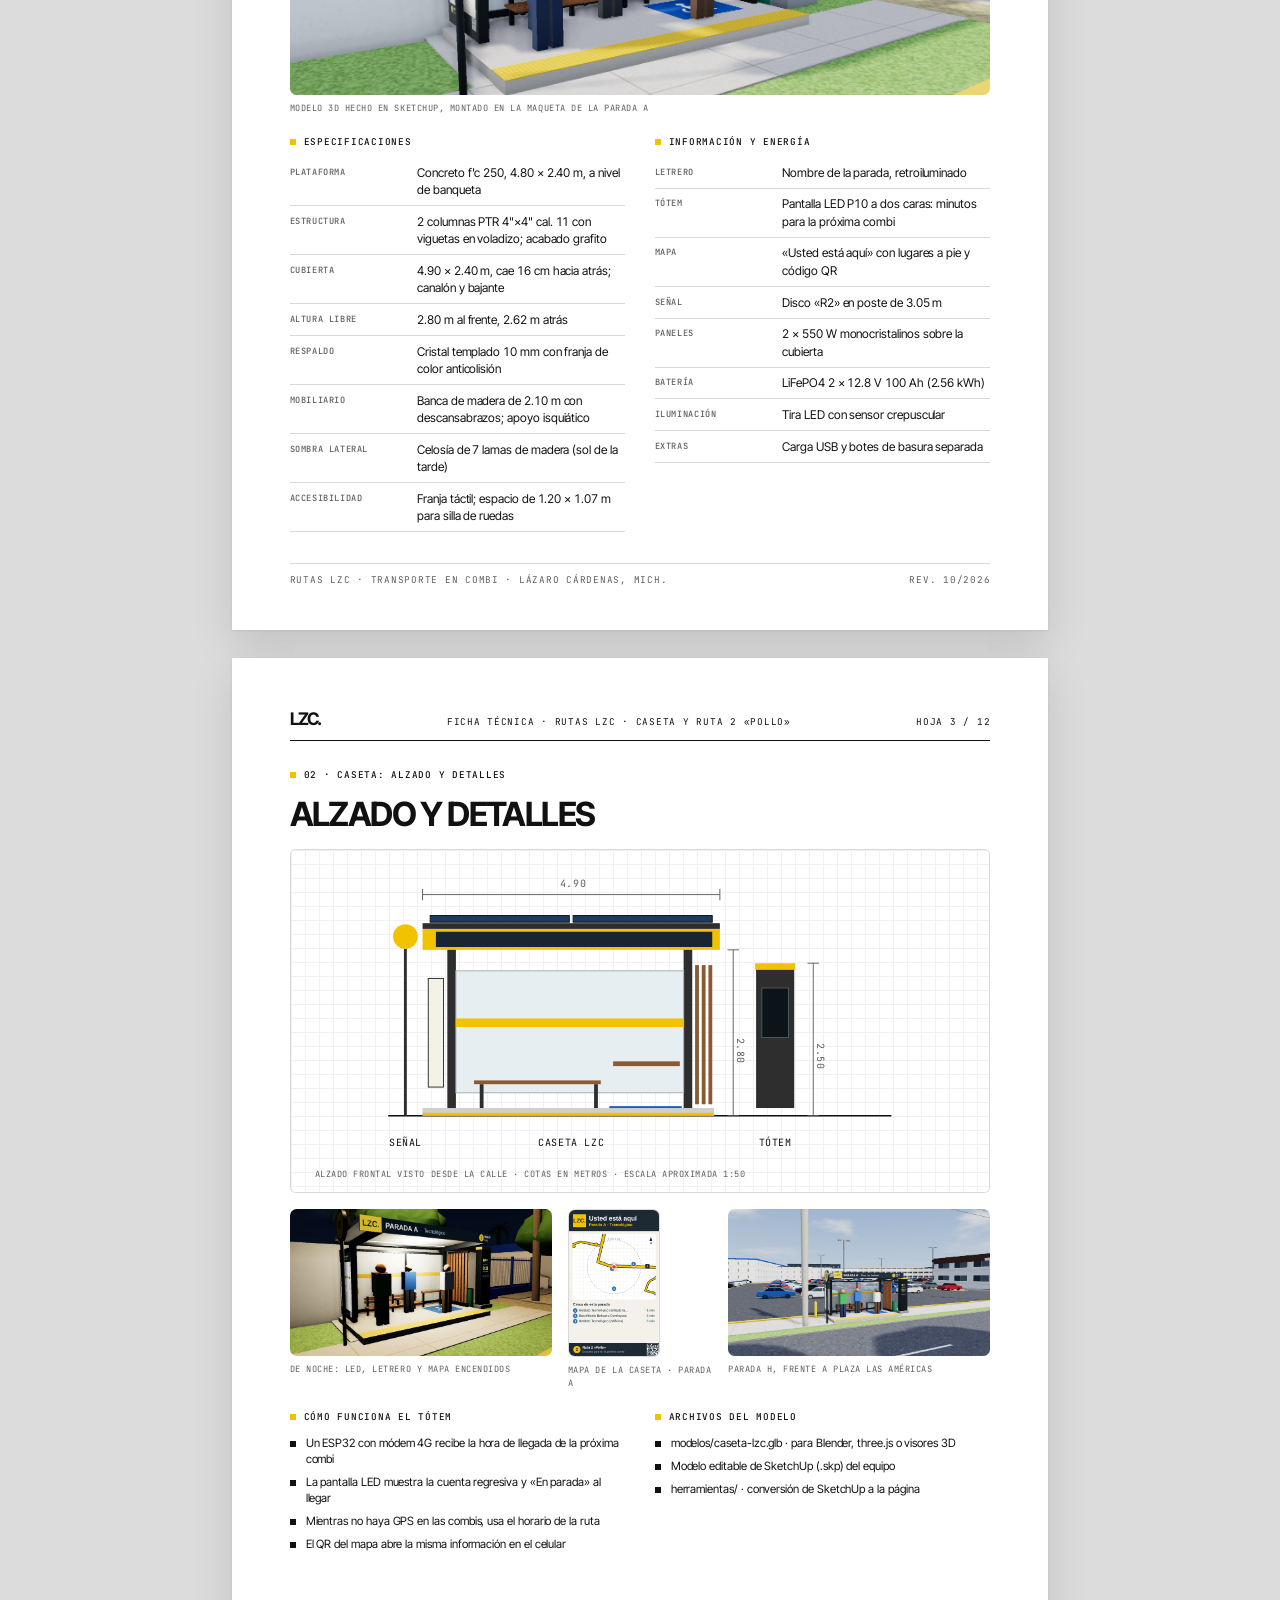
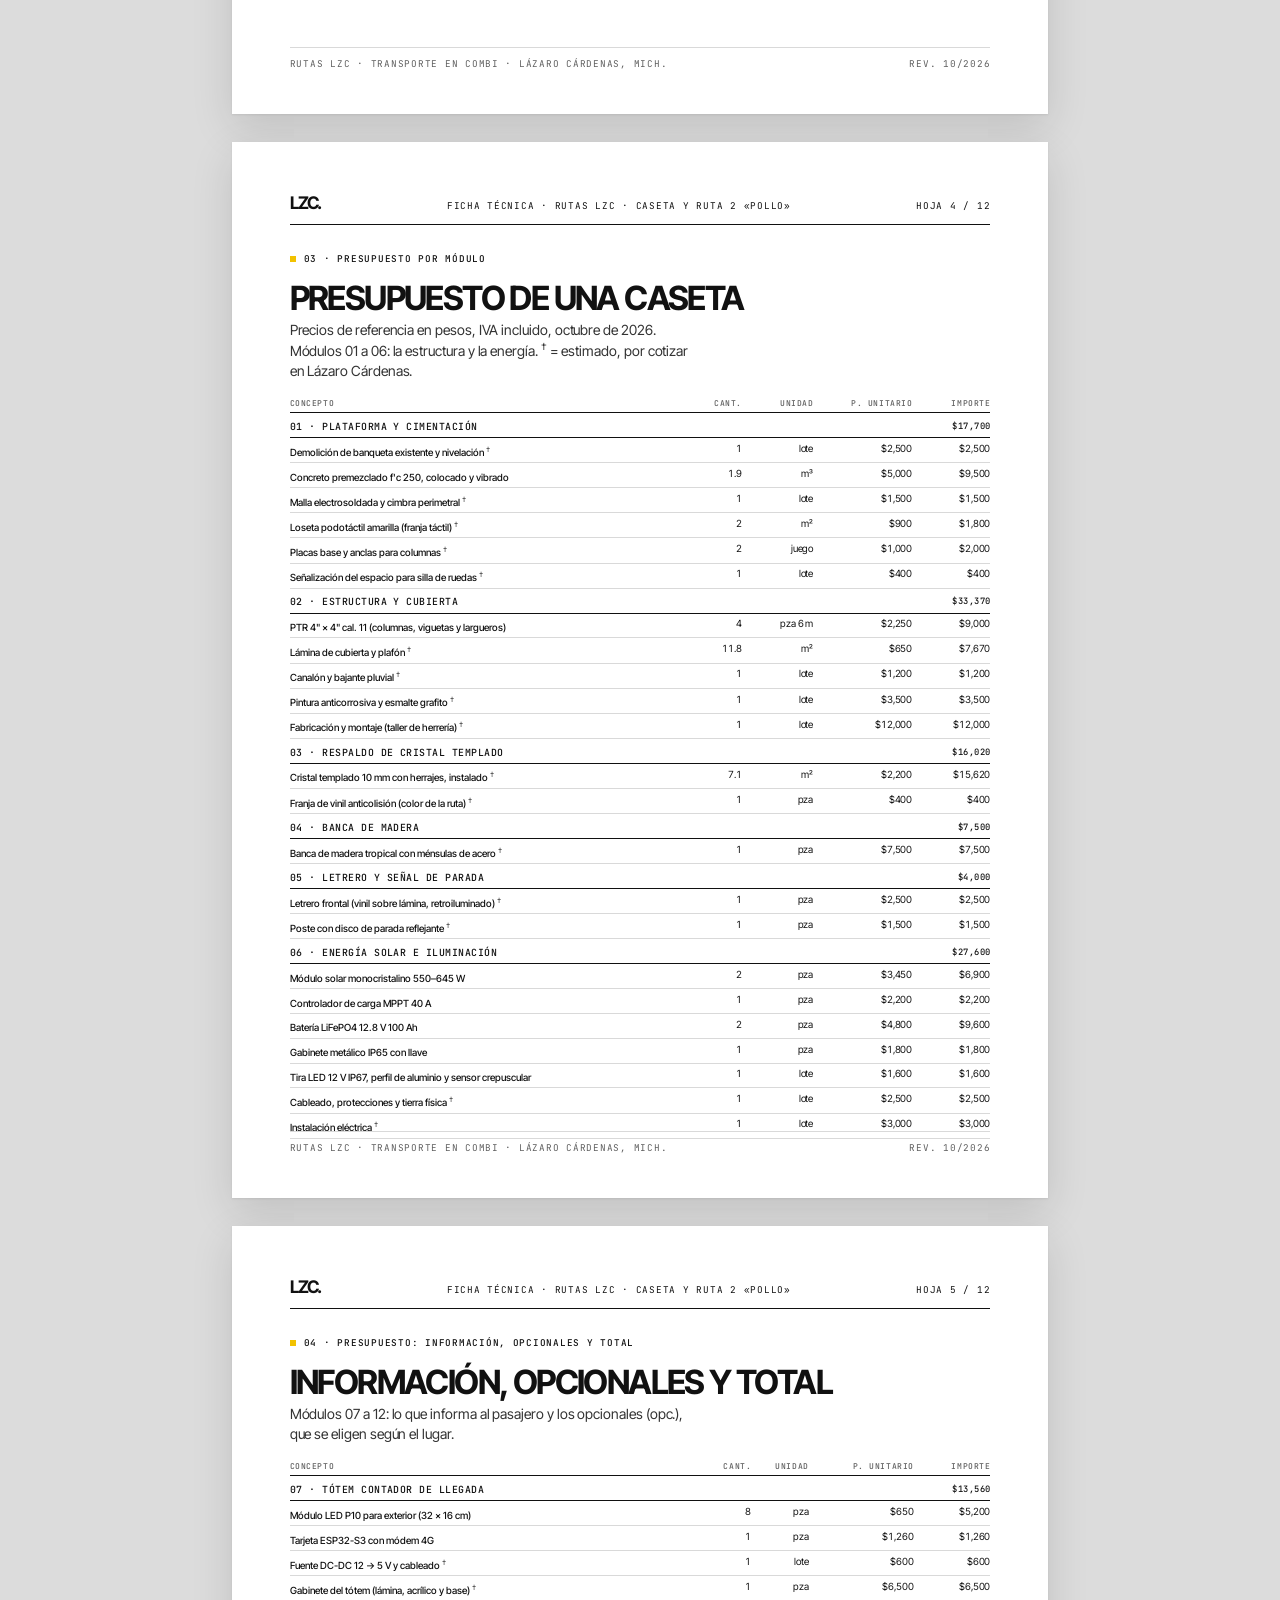
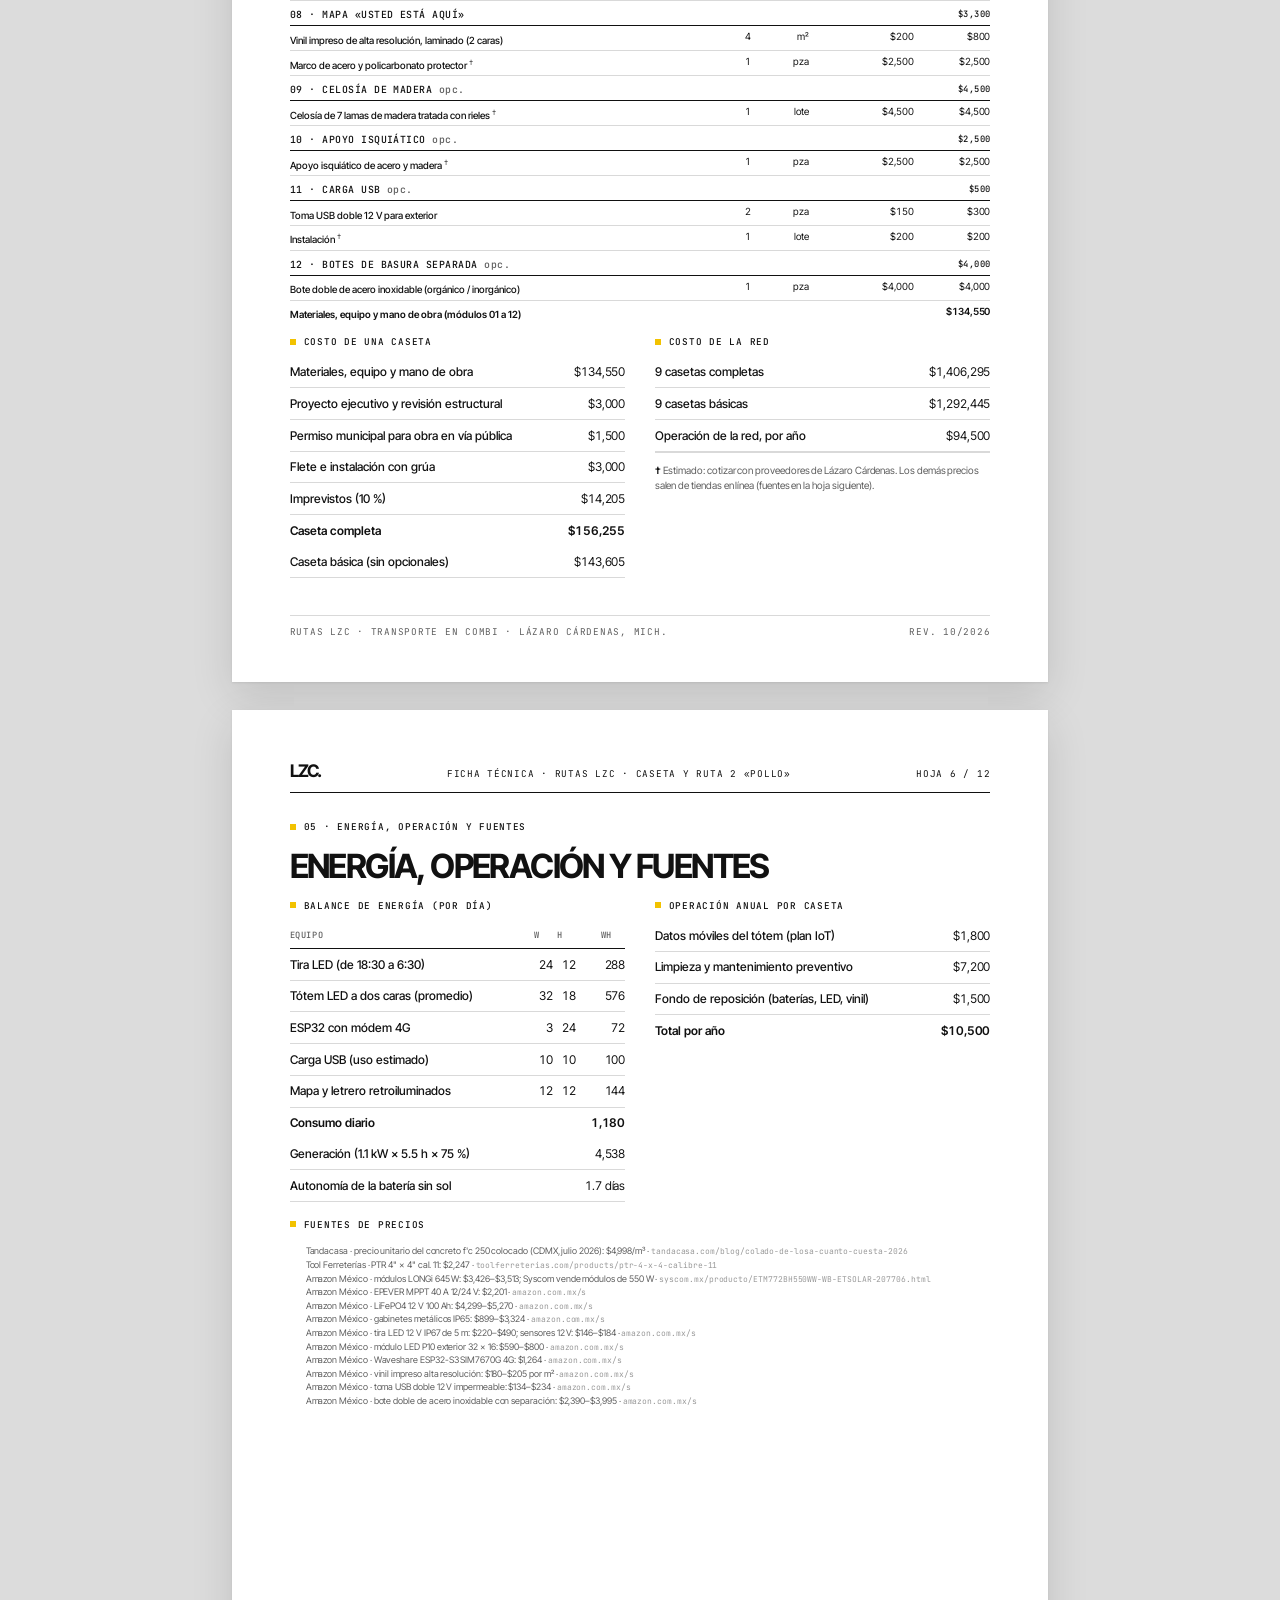
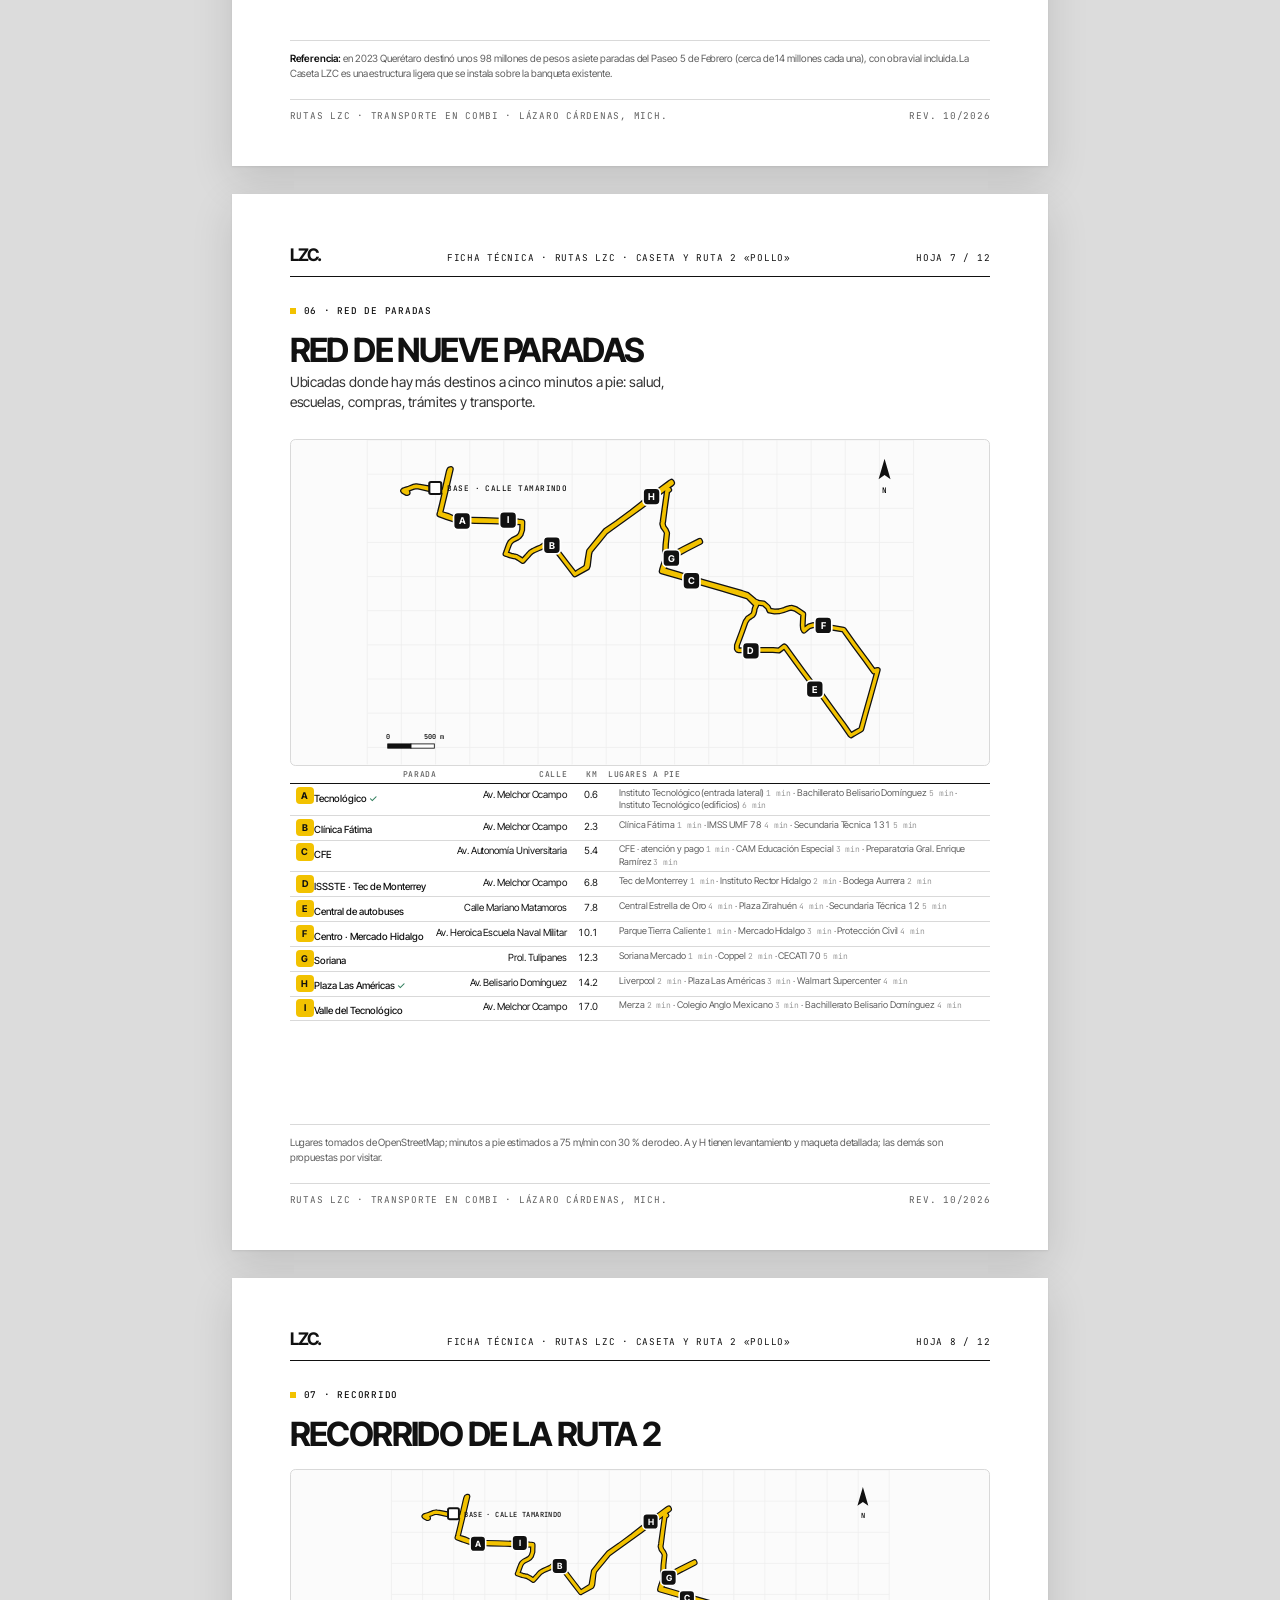
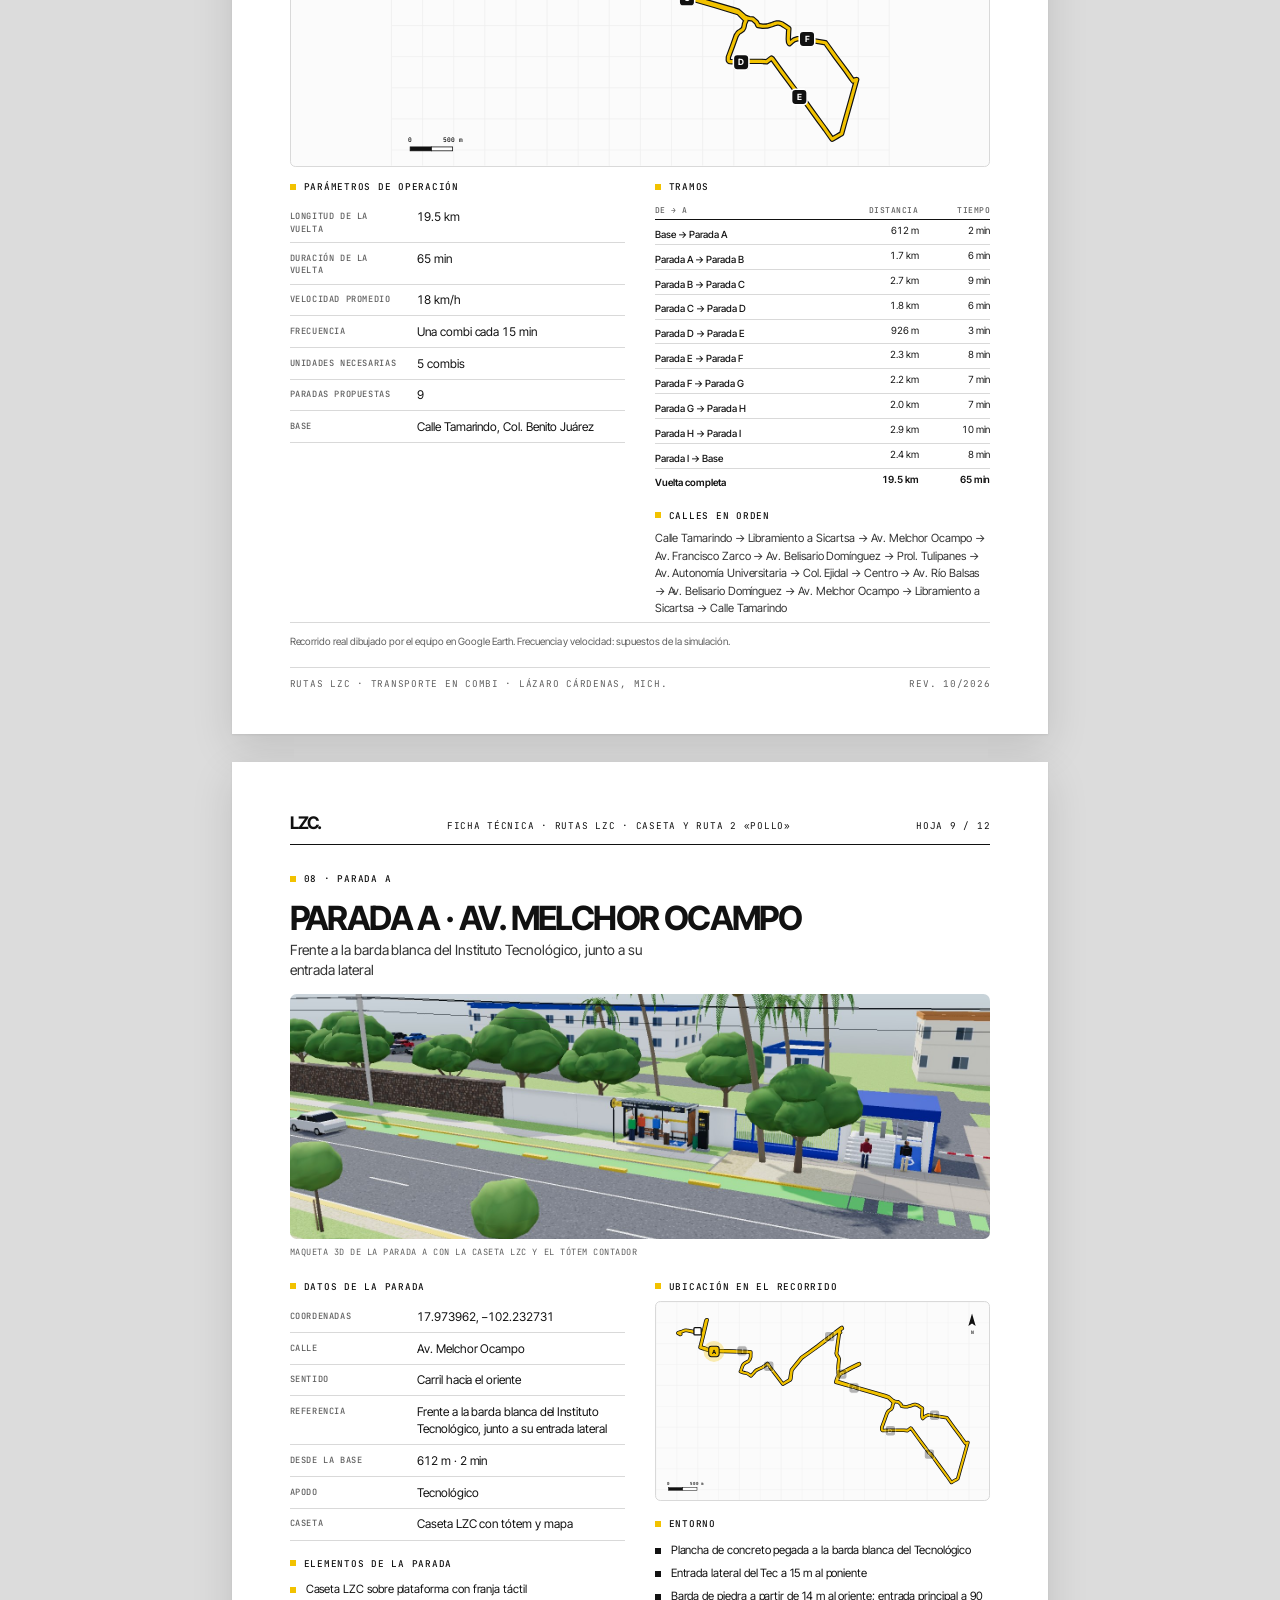
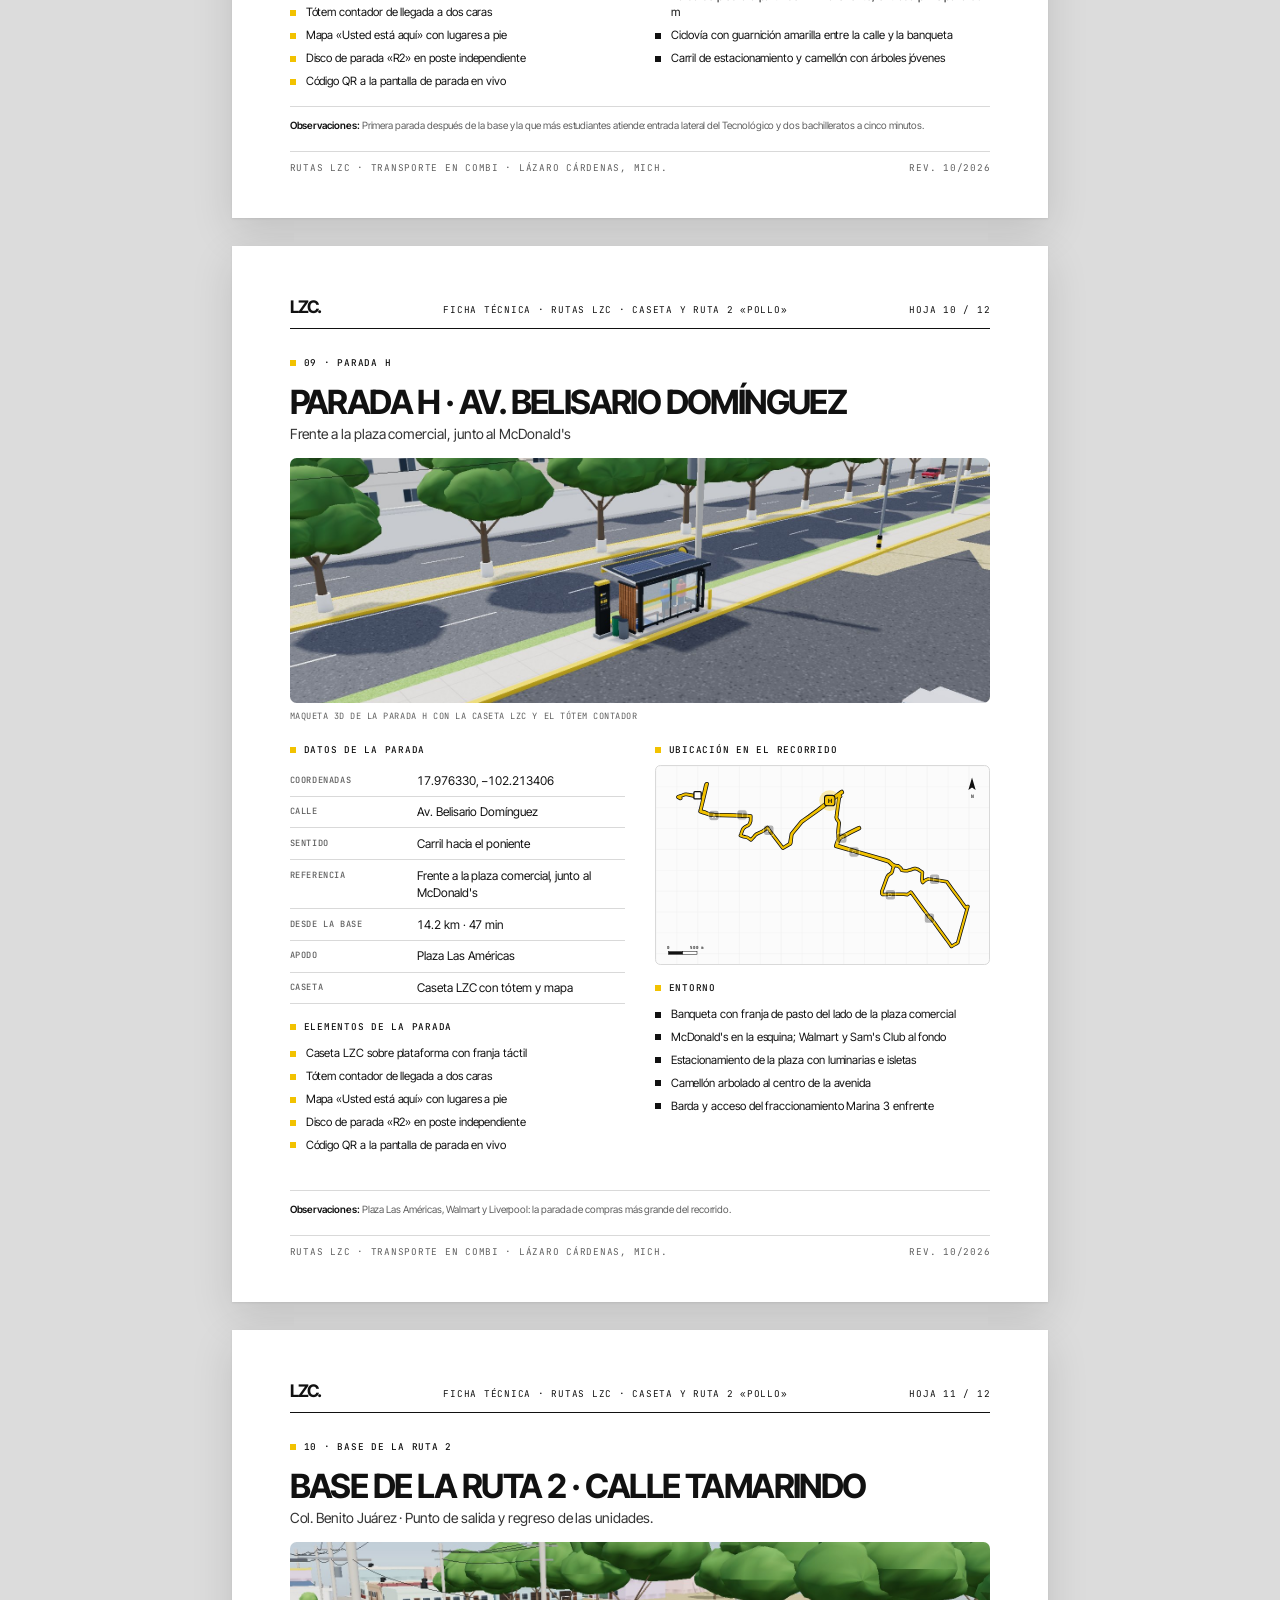
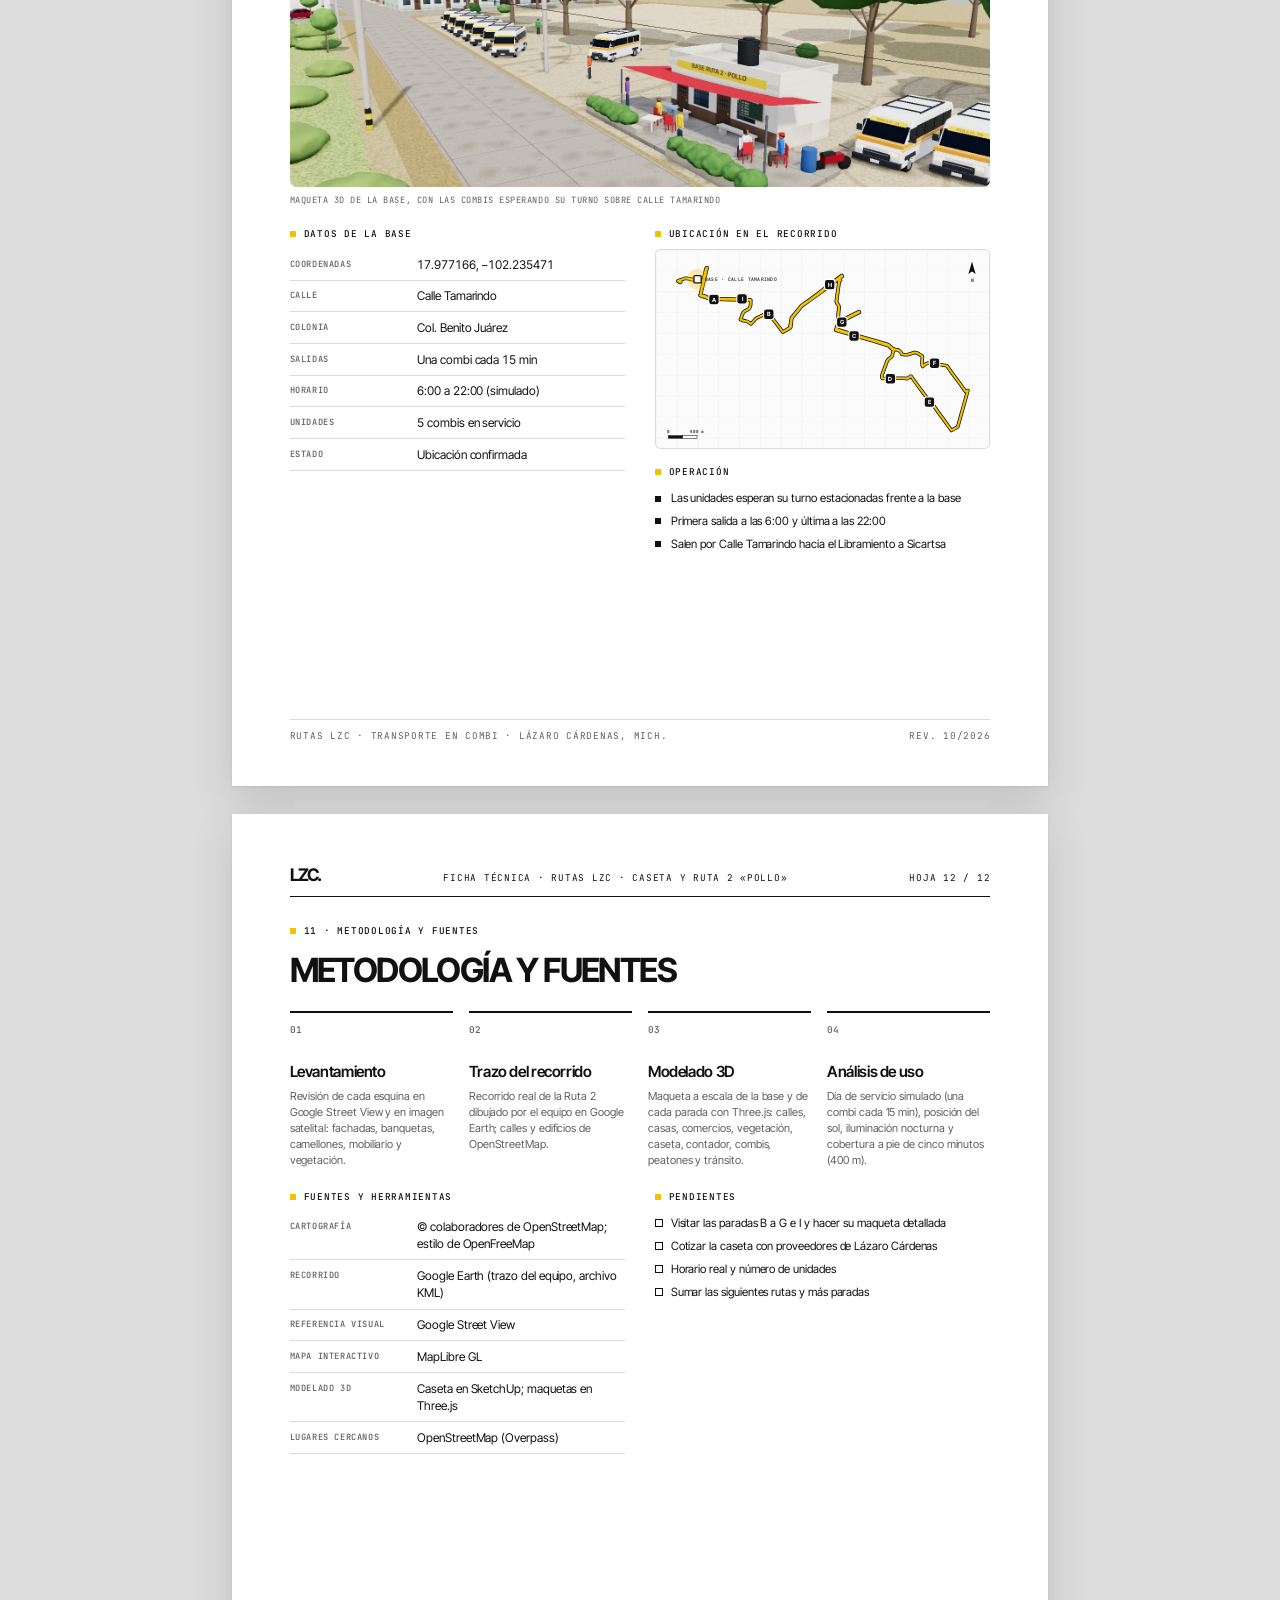
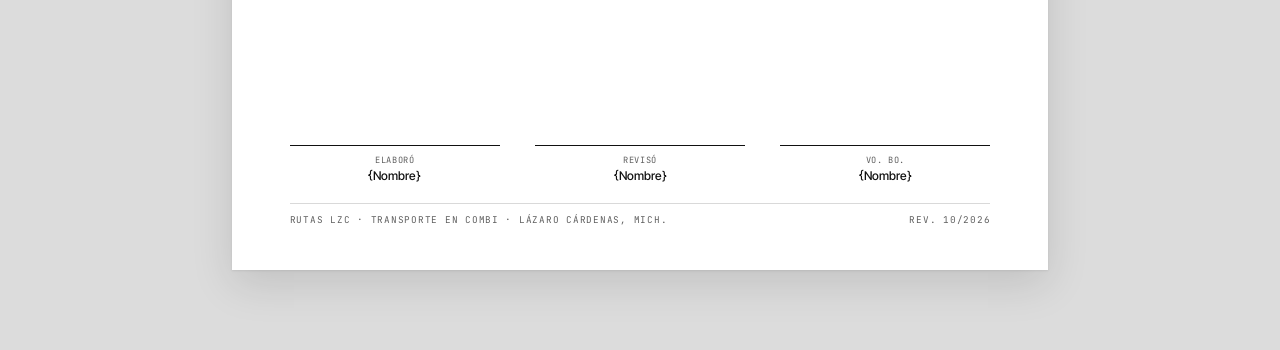
==== commit 60af5e54: "Caseta LZC en SketchUp, presupuesto por módulo y red de nueve paradas - Caseta LZC modelada en Sketc" ====
--- a/ficha-tecnica.html
+++ b/ficha-tecnica.html
@@ -5,7 +5,7 @@
     <meta charset="UTF-8">
     <meta name="viewport" content="width=device-width, initial-scale=1.0">
     <title>Ficha técnica · Rutas LZC</title>
-    <meta name="description" content="Ficha técnica de Rutas LZC, plataforma para el transporte en combi de Lázaro Cárdenas, Michoacán: ruta piloto (Ruta 2 «Pollo»), base, recorrido, paradas, caseta y metodología.">
+    <meta name="description" content="Ficha técnica de la Caseta LZC y de la Ruta 2 «Pollo» en Lázaro Cárdenas, Michoacán: caseta, presupuesto por módulo, red de nueve paradas, recorrido, base y metodología.">
 
     <link rel="preconnect" href="https://fonts.googleapis.com">
     <link rel="preconnect" href="https://fonts.gstatic.com" crossorigin>
@@ -35,16 +35,16 @@
 
         <!-- ===== HOJA 1 · PORTADA ===== -->
         <section class="hoja hoja--portada" id="portada">
-            <div class="hoja__cabeza"><span class="marca">LZC.</span><span>Ficha técnica · Rutas LZC · Ruta 2 «Pollo»</span><span data-folio></span></div>
+            <div class="hoja__cabeza"><span class="marca">LZC.</span><span>Ficha técnica · Rutas LZC · Caseta y Ruta 2 «Pollo»</span><span data-folio></span></div>
             <div class="hoja__cuerpo">
                 <p class="etiqueta">Plataforma de transporte en combi · Lázaro Cárdenas, Michoacán</p>
                 <h1>Ficha técnica</h1>
-                <p class="portada__sub">Rutas LZC: paradas con caseta, contador de llegada y mapa en vivo para las combis de la ciudad. Esta ficha documenta la ruta piloto, la Ruta 2 «Pollo»: base, recorrido, paradas, caseta y metodología.</p>
+                <p class="portada__sub">La Caseta LZC: sombra, energía solar, contador de llegada y mapa de los lugares cercanos para las paradas de combi de la ciudad. Esta ficha documenta la caseta y su presupuesto, y la red de nueve paradas de la ruta piloto, la Ruta 2 «Pollo».</p>
                 <figure class="portada__imagen">
-                    <img src="img/parada-a-noche.jpg" alt="Maqueta 3D de la Parada A de noche">
-                    <figcaption>Maqueta 3D · Parada A, Av. Melchor Ocampo, de noche</figcaption>
+                    <img src="img/caseta-lzc.jpg" alt="Caseta LZC en la Parada A, frente al Tecnológico">
+                    <figcaption>Caseta LZC · modelo 3D en SketchUp · Parada A, frente al Tecnológico</figcaption>
                 </figure>
-                <div class="dos">
+                <div class="dos dos--portada">
                     <table class="tabla">
                         <tbody>
                             <tr><th>Proyecto</th><td>Rutas LZC · plataforma de transporte en combi</td></tr>
@@ -52,7 +52,8 @@
                             <tr><th>Elaboró</th><td>{Nombre del equipo} · 5 integrantes</td></tr>
                             <tr><th>Fecha</th><td>Octubre de 2026</td></tr>
                             <tr><th>Fase</th><td>1 de 3 · Ruta piloto</td></tr>
-                            <tr><th>Base</th><td>Calle Tamarindo, Col. Benito Juárez</td></tr>
+                            <tr><th>Paradas</th><td>9 casetas, de la A a la I</td></tr>
+                            <tr><th>Costo por caseta</th><td data-f-costo>—</td></tr>
                         </tbody>
                     </table>
                     <div>
@@ -64,11 +65,213 @@
             <div class="hoja__pie"><span>Rutas LZC · Transporte en combi · Lázaro Cárdenas, Mich.</span><span>Rev. 10/2026</span></div>
         </section>
 
+        <!-- ===== HOJA · CASETA ===== -->
+        <section class="hoja" id="caseta" data-titulo="Caseta LZC">
+            <div class="hoja__cabeza"><span class="marca">LZC.</span><span>Ficha técnica · Rutas LZC · Caseta y Ruta 2 «Pollo»</span><span data-folio></span></div>
+            <div class="hoja__cuerpo">
+                <p class="etiqueta" data-num-seccion>Caseta</p>
+                <h2>Caseta LZC</h2>
+                <p class="subtitulo">Modular, solar y con información para el pasajero. Un mismo diseño para las paradas de todas las rutas.</p>
+                <figure class="foto foto--caseta"><img src="img/caseta-lzc.jpg" alt="Caseta LZC en la Parada A"><figcaption>Modelo 3D hecho en SketchUp, montado en la maqueta de la Parada A</figcaption></figure>
+                <div class="dos">
+                    <div>
+                        <p class="etiqueta">Especificaciones</p>
+                        <table class="tabla">
+                            <tbody>
+                                <tr><th>Plataforma</th><td>Concreto f'c 250, 4.80 × 2.40&nbsp;m, a nivel de banqueta</td></tr>
+                                <tr><th>Estructura</th><td>2 columnas PTR 4"×4" cal. 11 con viguetas en voladizo; acabado grafito</td></tr>
+                                <tr><th>Cubierta</th><td>4.90 × 2.40&nbsp;m, cae 16&nbsp;cm hacia atrás; canalón y bajante</td></tr>
+                                <tr><th>Altura libre</th><td>2.80&nbsp;m al frente, 2.62&nbsp;m atrás</td></tr>
+                                <tr><th>Respaldo</th><td>Cristal templado 10&nbsp;mm con franja de color anticolisión</td></tr>
+                                <tr><th>Mobiliario</th><td>Banca de madera de 2.10&nbsp;m con descansabrazos; apoyo isquiático</td></tr>
+                                <tr><th>Sombra lateral</th><td>Celosía de 7 lamas de madera (sol de la tarde)</td></tr>
+                                <tr><th>Accesibilidad</th><td>Franja táctil; espacio de 1.20 × 1.07&nbsp;m para silla de ruedas</td></tr>
+                            </tbody>
+                        </table>
+                    </div>
+                    <div>
+                        <p class="etiqueta">Información y energía</p>
+                        <table class="tabla">
+                            <tbody>
+                                <tr><th>Letrero</th><td>Nombre de la parada, retroiluminado</td></tr>
+                                <tr><th>Tótem</th><td>Pantalla LED P10 a dos caras: minutos para la próxima combi</td></tr>
+                                <tr><th>Mapa</th><td>«Usted está aquí» con lugares a pie y código QR</td></tr>
+                                <tr><th>Señal</th><td>Disco «R2» en poste de 3.05&nbsp;m</td></tr>
+                                <tr><th>Paneles</th><td>2 × 550&nbsp;W monocristalinos sobre la cubierta</td></tr>
+                                <tr><th>Batería</th><td>LiFePO4 2 × 12.8&nbsp;V 100&nbsp;Ah (2.56&nbsp;kWh)</td></tr>
+                                <tr><th>Iluminación</th><td>Tira LED con sensor crepuscular</td></tr>
+                                <tr><th>Extras</th><td>Carga USB y botes de basura separada</td></tr>
+                            </tbody>
+                        </table>
+                    </div>
+                </div>
+            </div>
+            <div class="hoja__pie"><span>Rutas LZC · Transporte en combi · Lázaro Cárdenas, Mich.</span><span>Rev. 10/2026</span></div>
+        </section>
+
+        <!-- ===== HOJA · CASETA, PLANO Y DETALLES ===== -->
+        <section class="hoja" id="caseta-detalles" data-titulo="Caseta: alzado y detalles">
+            <div class="hoja__cabeza"><span class="marca">LZC.</span><span>Ficha técnica · Rutas LZC · Caseta y Ruta 2 «Pollo»</span><span data-folio></span></div>
+            <div class="hoja__cuerpo">
+                <p class="etiqueta" data-num-seccion>Caseta</p>
+                <h2>Alzado y detalles</h2>
+                <figure class="plano">
+                    <svg viewBox="0 0 560 310" role="img" aria-label="Alzado frontal de la Caseta LZC con el tótem contador">
+                        <g class="pl-suelo"><line x1="16" y1="262" x2="544" y2="262"/></g>
+                        <rect class="pl-losa" x="52" y="254" width="306" height="8"/>
+                        <rect class="pl-am" x="52" y="259" width="306" height="3"/>
+                        <rect class="pl-am" x="52" y="66" width="312" height="22"/>
+                        <rect class="pl-letrero" x="66" y="69" width="290" height="16"/>
+                        <rect class="pl-pieza" x="52" y="60" width="312" height="6"/>
+                        <rect class="pl-techo" x="60" y="52" width="146" height="7"/>
+                        <rect class="pl-techo" x="210" y="52" width="146" height="7"/>
+                        <rect class="pl-pieza" x="78" y="88" width="9" height="166"/>
+                        <rect class="pl-pieza" x="326" y="88" width="9" height="166"/>
+                        <rect class="pl-vidrio" x="87" y="110" width="239" height="128"/>
+                        <rect class="pl-am" x="87" y="160" width="239" height="9"/>
+                        <rect class="pl-madera" x="106" y="225" width="133" height="4"/>
+                        <rect class="pl-pieza" x="112" y="229" width="4" height="25"/>
+                        <rect class="pl-pieza" x="232" y="229" width="4" height="25"/>
+                        <rect class="pl-madera" x="252" y="205" width="70" height="5"/>
+                        <rect class="pl-isa" x="248" y="252" width="76" height="2"/>
+                        <rect class="pl-madera" x="338" y="104" width="4" height="146"/><rect class="pl-madera" x="345" y="104" width="4" height="146"/><rect class="pl-madera" x="352" y="104" width="4" height="146"/>
+                        <rect class="pl-mapa" x="58" y="118" width="16" height="114"/>
+                        <rect class="pl-pieza" x="402" y="108" width="40" height="146"/>
+                        <rect class="pl-am" x="401" y="102" width="42" height="7"/>
+                        <rect class="pl-pantalla" x="408" y="128" width="28" height="52"/>
+                        <line class="pl-fino" x1="34" y1="262" x2="34" y2="76"/>
+                        <circle class="pl-am" cx="34" cy="74" r="13"/>
+                        <g class="pl-cota">
+                            <line x1="52" y1="30" x2="364" y2="30"/><line x1="52" y1="24" x2="52" y2="36"/><line x1="364" y1="24" x2="364" y2="36"/>
+                            <text x="196" y="22">4.90</text>
+                            <line x1="378" y1="88" x2="378" y2="262"/><line x1="372" y1="88" x2="384" y2="88"/><line x1="372" y1="262" x2="384" y2="262"/>
+                            <text x="386" y="180" class="pl-vertical">2.80</text>
+                            <line x1="462" y1="102" x2="462" y2="262"/><line x1="456" y1="102" x2="468" y2="102"/><line x1="456" y1="262" x2="468" y2="262"/>
+                            <text x="470" y="186" class="pl-vertical">2.50</text>
+                        </g>
+                        <g class="pl-notas"><text x="208" y="294">CASETA LZC</text><text x="422" y="294">TÓTEM</text><text x="34" y="294">SEÑAL</text></g>
+                    </svg>
+                    <figcaption>Alzado frontal visto desde la calle · cotas en metros · escala aproximada 1:50</figcaption>
+                </figure>
+                <div class="tres">
+                    <figure class="foto foto--chica"><img src="img/caseta-lzc-noche.jpg" alt="La caseta de noche con la luz LED encendida"><figcaption>De noche: LED, letrero y mapa encendidos</figcaption></figure>
+                    <figure class="foto foto--mapa"><img src="img/mapas/mapa-a.png" alt="Mapa Usted está aquí de la Parada A"><figcaption>Mapa de la caseta · Parada A</figcaption></figure>
+                    <figure class="foto foto--chica"><img src="img/parada-h-calle.jpg" alt="La caseta en la Parada H"><figcaption>Parada H, frente a Plaza Las Américas</figcaption></figure>
+                </div>
+                <div class="dos">
+                    <div>
+                        <p class="etiqueta">Cómo funciona el tótem</p>
+                        <ul class="lista">
+                            <li>Un ESP32 con módem 4G recibe la hora de llegada de la próxima combi</li>
+                            <li>La pantalla LED muestra la cuenta regresiva y «En parada» al llegar</li>
+                            <li>Mientras no haya GPS en las combis, usa el horario de la ruta</li>
+                            <li>El QR del mapa abre la misma información en el celular</li>
+                        </ul>
+                    </div>
+                    <div>
+                        <p class="etiqueta">Archivos del modelo</p>
+                        <ul class="lista">
+                            <li>modelos/caseta-lzc.glb · para Blender, three.js o visores 3D</li>
+                            <li>Modelo editable de SketchUp (.skp) del equipo</li>
+                            <li>herramientas/ · conversión de SketchUp a la página</li>
+                        </ul>
+                    </div>
+                </div>
+            </div>
+            <div class="hoja__pie"><span>Rutas LZC · Transporte en combi · Lázaro Cárdenas, Mich.</span><span>Rev. 10/2026</span></div>
+        </section>
+
+        <!-- ===== HOJA · PRESUPUESTO POR MÓDULO ===== -->
+        <section class="hoja" id="presupuesto" data-titulo="Presupuesto por módulo">
+            <div class="hoja__cabeza"><span class="marca">LZC.</span><span>Ficha técnica · Rutas LZC · Caseta y Ruta 2 «Pollo»</span><span data-folio></span></div>
+            <div class="hoja__cuerpo">
+                <p class="etiqueta" data-num-seccion>Presupuesto</p>
+                <h2>Presupuesto de una caseta</h2>
+                <p class="subtitulo">Precios de referencia en pesos, IVA incluido, <span data-f-fecha></span>. Módulos 01 a 06: la estructura y la energía. <sup>†</sup> = estimado, por cotizar en Lázaro Cárdenas.</p>
+                <table class="tabla tabla--num tabla--compacta">
+                    <thead><tr><th>Concepto</th><th>Cant.</th><th>Unidad</th><th>P. unitario</th><th>Importe</th></tr></thead>
+                    <tbody data-f-partidas="0-6"></tbody>
+                </table>
+            </div>
+            <div class="hoja__pie"><span>Rutas LZC · Transporte en combi · Lázaro Cárdenas, Mich.</span><span>Rev. 10/2026</span></div>
+        </section>
+
+        <!-- ===== HOJA · PRESUPUESTO (CONT.) Y COSTO TOTAL ===== -->
+        <section class="hoja" id="presupuesto-total" data-titulo="Presupuesto: información, opcionales y total">
+            <div class="hoja__cabeza"><span class="marca">LZC.</span><span>Ficha técnica · Rutas LZC · Caseta y Ruta 2 «Pollo»</span><span data-folio></span></div>
+            <div class="hoja__cuerpo">
+                <p class="etiqueta" data-num-seccion>Presupuesto</p>
+                <h2>Información, opcionales y total</h2>
+                <p class="subtitulo">Módulos 07 a 12: lo que informa al pasajero y los opcionales (opc.), que se eligen según el lugar.</p>
+                <table class="tabla tabla--num tabla--compacta">
+                    <thead><tr><th>Concepto</th><th>Cant.</th><th>Unidad</th><th>P. unitario</th><th>Importe</th></tr></thead>
+                    <tbody data-f-partidas="6-12"></tbody>
+                </table>
+                <div class="dos dos--arriba">
+                    <div>
+                        <p class="etiqueta">Costo de una caseta</p>
+                        <table class="tabla tabla--num"><tbody data-f-resumen></tbody></table>
+                    </div>
+                    <div>
+                        <p class="etiqueta">Costo de la red</p>
+                        <table class="tabla tabla--num"><tbody data-f-red></tbody></table>
+                        <p class="nota"><b>†</b> Estimado: cotizar con proveedores de Lázaro Cárdenas. Los demás precios salen de tiendas en línea (fuentes en la hoja siguiente).</p>
+                    </div>
+                </div>
+            </div>
+            <div class="hoja__pie"><span>Rutas LZC · Transporte en combi · Lázaro Cárdenas, Mich.</span><span>Rev. 10/2026</span></div>
+        </section>
+
+        <!-- ===== HOJA · ENERGÍA, OPERACIÓN Y FUENTES ===== -->
+        <section class="hoja" id="energia" data-titulo="Energía, operación y fuentes">
+            <div class="hoja__cabeza"><span class="marca">LZC.</span><span>Ficha técnica · Rutas LZC · Caseta y Ruta 2 «Pollo»</span><span data-folio></span></div>
+            <div class="hoja__cuerpo">
+                <p class="etiqueta" data-num-seccion>Presupuesto</p>
+                <h2>Energía, operación y fuentes</h2>
+                <div class="dos dos--arriba">
+                    <div>
+                        <p class="etiqueta">Balance de energía (por día)</p>
+                        <table class="tabla tabla--num">
+                            <thead><tr><th>Equipo</th><th>W</th><th>h</th><th>Wh</th></tr></thead>
+                            <tbody data-f-energia></tbody>
+                        </table>
+                    </div>
+                    <div>
+                        <p class="etiqueta">Operación anual por caseta</p>
+                        <table class="tabla tabla--num"><tbody data-f-operacion></tbody></table>
+                    </div>
+                </div>
+                <p class="etiqueta etiqueta--sep">Fuentes de precios</p>
+                <ol class="fuentes" data-f-fuentes></ol>
+                <p class="nota"><b>Referencia:</b> en 2023 Querétaro destinó unos 98 millones de pesos a siete paradas del Paseo 5 de Febrero (cerca de 14 millones cada una), con obra vial incluida. La Caseta LZC es una estructura ligera que se instala sobre la banqueta existente.</p>
+            </div>
+            <div class="hoja__pie"><span>Rutas LZC · Transporte en combi · Lázaro Cárdenas, Mich.</span><span>Rev. 10/2026</span></div>
+        </section>
+
+        <!-- ===== HOJA · RED DE PARADAS ===== -->
+        <section class="hoja" id="red" data-titulo="Red de paradas">
+            <div class="hoja__cabeza"><span class="marca">LZC.</span><span>Ficha técnica · Rutas LZC · Caseta y Ruta 2 «Pollo»</span><span data-folio></span></div>
+            <div class="hoja__cuerpo">
+                <p class="etiqueta" data-num-seccion>Paradas</p>
+                <h2>Red de nueve paradas</h2>
+                <p class="subtitulo">Ubicadas donde hay más destinos a cinco minutos a pie: salud, escuelas, compras, trámites y transporte.</p>
+                <figure class="plano-ruta plano-ruta--chico">
+                    <svg viewBox="0 0 640 380" data-plano-red role="img" aria-label="Plano de la Ruta 2 con las nueve paradas"></svg>
+                </figure>
+                <table class="tabla tabla--num tabla--compacta tabla--red">
+                    <thead><tr><th></th><th>Parada</th><th>Calle</th><th>Km</th><th>Lugares a pie</th></tr></thead>
+                    <tbody data-f-red-paradas></tbody>
+                </table>
+                <p class="nota">Lugares tomados de OpenStreetMap; minutos a pie estimados a 75&nbsp;m/min con 30&nbsp;% de rodeo. A y H tienen levantamiento y maqueta detallada; las demás son propuestas por visitar.</p>
+            </div>
+            <div class="hoja__pie"><span>Rutas LZC · Transporte en combi · Lázaro Cárdenas, Mich.</span><span>Rev. 10/2026</span></div>
+        </section>
+
         <!-- ===== HOJA 2 · RECORRIDO ===== -->
         <section class="hoja" id="recorrido" data-titulo="Recorrido">
-            <div class="hoja__cabeza"><span class="marca">LZC.</span><span>Ficha técnica · Rutas LZC · Ruta 2 «Pollo»</span><span data-folio></span></div>
-            <div class="hoja__cuerpo">
-                <p class="etiqueta">01 · Recorrido</p>
+            <div class="hoja__cabeza"><span class="marca">LZC.</span><span>Ficha técnica · Rutas LZC · Caseta y Ruta 2 «Pollo»</span><span data-folio></span></div>
+            <div class="hoja__cuerpo">
+                <p class="etiqueta" data-num-seccion>Recorrido</p>
                 <h2>Recorrido de la Ruta 2</h2>
                 <figure class="plano-ruta">
                     <svg viewBox="0 0 640 380" data-plano-ruta role="img" aria-label="Plano del recorrido de la Ruta 2"></svg>
@@ -90,7 +293,7 @@
                     </div>
                     <div>
                         <p class="etiqueta">Tramos</p>
-                        <table class="tabla tabla--num">
+                        <table class="tabla tabla--num tabla--compacta">
                             <thead><tr><th>De → a</th><th>Distancia</th><th>Tiempo</th></tr></thead>
                             <tbody data-tramos></tbody>
                         </table>
@@ -105,7 +308,7 @@
 
         <!-- ===== HOJA · BASE ===== -->
         <section class="hoja" id="base" data-titulo="Base de la Ruta 2">
-            <div class="hoja__cabeza"><span class="marca">LZC.</span><span>Ficha técnica · Rutas LZC · Ruta 2 «Pollo»</span><span data-folio></span></div>
+            <div class="hoja__cabeza"><span class="marca">LZC.</span><span>Ficha técnica · Rutas LZC · Caseta y Ruta 2 «Pollo»</span><span data-folio></span></div>
             <div class="hoja__cuerpo">
                 <p class="etiqueta" data-num-seccion>Base</p>
                 <h2>Base de la Ruta 2 · <span data-b-calle></span></h2>
@@ -134,7 +337,7 @@
         <!-- Hojas de cada parada: se generan con ficha.js -->
         <template data-plantilla-parada>
             <section class="hoja">
-                <div class="hoja__cabeza"><span class="marca">LZC.</span><span>Ficha técnica · Rutas LZC · Ruta 2 «Pollo»</span><span data-folio></span></div>
+                <div class="hoja__cabeza"><span class="marca">LZC.</span><span>Ficha técnica · Rutas LZC · Caseta y Ruta 2 «Pollo»</span><span data-folio></span></div>
                 <div class="hoja__cuerpo">
                     <p class="etiqueta" data-p-etiqueta></p>
                     <h2 data-p-titulo></h2>
@@ -146,8 +349,9 @@
                             <table class="tabla"><tbody data-p-datos></tbody></table>
                             <p class="etiqueta etiqueta--sep">Elementos de la parada</p>
                             <ul class="lista lista--check">
-                                <li>Caseta solar sobre plataforma con franja táctil</li>
-                                <li>Contador de llegada con pantalla a dos caras</li>
+                                <li>Caseta LZC sobre plataforma con franja táctil</li>
+                                <li>Tótem contador de llegada a dos caras</li>
+                                <li>Mapa «Usted está aquí» con lugares a pie</li>
                                 <li>Disco de parada «R2» en poste independiente</li>
                                 <li>Código QR a la pantalla de parada en vivo</li>
                             </ul>
@@ -165,82 +369,9 @@
             </section>
         </template>
 
-        <!-- ===== HOJA · CASETA ===== -->
-        <section class="hoja" id="caseta" data-titulo="Caseta y contador">
-            <div class="hoja__cabeza"><span class="marca">LZC.</span><span>Ficha técnica · Rutas LZC · Ruta 2 «Pollo»</span><span data-folio></span></div>
-            <div class="hoja__cuerpo">
-                <p class="etiqueta" data-num-seccion>Caseta</p>
-                <h2>Caseta solar y contador de llegada</h2>
-                <figure class="plano">
-                    <svg viewBox="0 0 520 300" role="img" aria-label="Alzado frontal de la caseta con el contador de llegada">
-                        <g class="pl-suelo"><line x1="20" y1="250" x2="500" y2="250"/></g>
-                        <rect class="pl-pieza" x="44" y="240" width="288" height="10"/>
-                        <rect class="pl-am" x="44" y="246" width="288" height="4"/>
-                        <rect class="pl-pieza" x="74" y="76" width="8" height="164"/>
-                        <rect class="pl-pieza" x="294" y="76" width="8" height="164"/>
-                        <polygon class="pl-techo" points="50,70 326,64 326,72 50,78"/>
-                        <line class="pl-led" x1="56" y1="80" x2="320" y2="74"/>
-                        <rect class="pl-vidrio" x="83" y="108" width="210" height="114"/>
-                        <rect class="pl-acento" x="83" y="160" width="210" height="12"/>
-                        <rect class="pl-pieza" x="110" y="200" width="144" height="5"/>
-                        <rect class="pl-pieza" x="118" y="205" width="4" height="35"/>
-                        <rect class="pl-pieza" x="242" y="205" width="4" height="35"/>
-                        <rect class="pl-pieza" x="392" y="102" width="37" height="138"/>
-                        <rect class="pl-am" x="391" y="96" width="39" height="7"/>
-                        <rect class="pl-pantalla" x="397" y="120" width="27" height="50"/>
-                        <line class="pl-fino" x1="30" y1="250" x2="30" y2="80"/>
-                        <circle class="pl-am" cx="30" cy="80" r="11"/>
-                        <g class="pl-cota">
-                            <line x1="50" y1="40" x2="326" y2="40"/><line x1="50" y1="34" x2="50" y2="46"/><line x1="326" y1="34" x2="326" y2="46"/>
-                            <text x="188" y="32">4.60</text>
-                            <line x1="352" y1="72" x2="352" y2="250"/><line x1="346" y1="72" x2="358" y2="72"/><line x1="346" y1="250" x2="358" y2="250"/>
-                            <text x="360" y="150" class="pl-vertical">2.90</text>
-                            <line x1="452" y1="96" x2="452" y2="250"/><line x1="446" y1="96" x2="458" y2="96"/><line x1="446" y1="250" x2="458" y2="250"/>
-                            <text x="460" y="162" class="pl-vertical">2.50</text>
-                        </g>
-                        <g class="pl-notas">
-                            <text x="188" y="285">CASETA SOLAR</text>
-                            <text x="411" y="285">CONTADOR</text>
-                        </g>
-                    </svg>
-                    <figcaption>Alzado frontal visto desde la calle · cotas en metros · escala aproximada 1:50</figcaption>
-                </figure>
-                <div class="dos">
-                    <div>
-                        <p class="etiqueta">Caseta</p>
-                        <table class="tabla">
-                            <tbody>
-                                <tr><th>Estructura</th><td>Marcos de acero en voladizo, acabado grafito</td></tr>
-                                <tr><th>Cubierta</th><td>Paneles fotovoltaicos, 4.60 × 2.50&nbsp;m, inclinación 6°</td></tr>
-                                <tr><th>Iluminación</th><td>Tira LED bajo el borde frontal</td></tr>
-                                <tr><th>Mobiliario</th><td>Banca de 2.40&nbsp;m con descansabrazos; respaldo de cristal esmerilado</td></tr>
-                                <tr><th>Plataforma</th><td>Concreto, 4.80 × 2.40&nbsp;m, a nivel de banqueta</td></tr>
-                                <tr><th>Accesibilidad</th><td>Franja táctil amarilla del lado de la calle</td></tr>
-                                <tr><th>Altura libre</th><td>2.90&nbsp;m</td></tr>
-                            </tbody>
-                        </table>
-                    </div>
-                    <div>
-                        <p class="etiqueta">Contador de llegada</p>
-                        <table class="tabla">
-                            <tbody>
-                                <tr><th>Tipo</th><td>Tótem con pantalla a dos caras</td></tr>
-                                <tr><th>Medidas</th><td>0.62 × 0.30 × 2.50&nbsp;m</td></tr>
-                                <tr><th>Muestra</th><td>Minutos y segundos para la próxima combi; «En parada» cuando llega</td></tr>
-                                <tr><th>Energía</th><td>Paneles de la cubierta</td></tr>
-                                <tr><th>Ubicación</th><td>3.3&nbsp;m a un lado de la caseta</td></tr>
-                            </tbody>
-                        </table>
-                        <figure class="foto foto--chica"><img src="img/parada-a-calle.jpg" alt="Caseta y contador vistos desde la calle"><figcaption>Vista a pie de calle, Parada A</figcaption></figure>
-                    </div>
-                </div>
-            </div>
-            <div class="hoja__pie"><span>Rutas LZC · Transporte en combi · Lázaro Cárdenas, Mich.</span><span>Rev. 10/2026</span></div>
-        </section>
-
         <!-- ===== HOJA · METODOLOGÍA ===== -->
         <section class="hoja" id="metodologia" data-titulo="Metodología y fuentes">
-            <div class="hoja__cabeza"><span class="marca">LZC.</span><span>Ficha técnica · Rutas LZC · Ruta 2 «Pollo»</span><span data-folio></span></div>
+            <div class="hoja__cabeza"><span class="marca">LZC.</span><span>Ficha técnica · Rutas LZC · Caseta y Ruta 2 «Pollo»</span><span data-folio></span></div>
             <div class="hoja__cuerpo">
                 <p class="etiqueta" data-num-seccion>Metodología</p>
                 <h2>Metodología y fuentes</h2>
@@ -259,15 +390,16 @@
                                 <tr><th>Recorrido</th><td>Google Earth (trazo del equipo, archivo KML)</td></tr>
                                 <tr><th>Referencia visual</th><td>Google Street View</td></tr>
                                 <tr><th>Mapa interactivo</th><td>MapLibre GL</td></tr>
-                                <tr><th>Modelado 3D</th><td>Three.js; caseta propia en Blender (.glb)</td></tr>
+                                <tr><th>Modelado 3D</th><td>Caseta en SketchUp; maquetas en Three.js</td></tr>
+                                <tr><th>Lugares cercanos</th><td>OpenStreetMap (Overpass)</td></tr>
                             </tbody>
                         </table>
                     </div>
                     <div>
                         <p class="etiqueta">Pendientes</p>
                         <ul class="lista lista--pendiente">
-                            <li>Ubicar más paradas a lo largo de los 19.5 km del recorrido</li>
-                            <li>Diseño definitivo de la caseta (fase 2)</li>
+                            <li>Visitar las paradas B a G e I y hacer su maqueta detallada</li>
+                            <li>Cotizar la caseta con proveedores de Lázaro Cárdenas</li>
                             <li>Horario real y número de unidades</li>
                             <li>Sumar las siguientes rutas y más paradas</li>
                         </ul>
@@ -285,6 +417,8 @@
 
     <script src="ruta-2.js"></script>
     <script src="horario.js"></script>
+    <script src="presupuesto.js"></script>
+    <script src="casetas-3d.js"></script>
     <script src="ficha.js"></script>
 </body>
 
--- a/ficha.css
+++ b/ficha.css
@@ -753,3 +753,65 @@
         page-break-after: auto;
     }
 }
+
+/* ===== Caseta LZC y presupuesto ===== */
+.foto--alta img { aspect-ratio: 16 / 9; }
+.tres { display: grid; grid-template-columns: 1fr .55fr 1fr; gap: 12pt; margin-top: 12pt; align-items: start; }
+.tres .foto--chica { margin-top: 0; }
+.foto--mapa img { aspect-ratio: auto; height: 1.55in; width: auto; max-width: 100%; object-fit: contain; border: .5pt solid var(--linea); }
+.dos--arriba { margin-top: 8pt; align-items: start; }
+
+.pl-letrero { fill: #1B2433; }
+.pl-mapa { fill: #F4F1E6; stroke: #2E2E2E; stroke-width: 1; }
+.pl-madera { fill: #8A5A33; }
+.pl-isa { fill: #1F5BB8; }
+.pl-losa { fill: #CFCFCB; }
+
+.tabla--compacta th,
+.tabla--compacta td { padding: 2.2pt 0; font-size: 7.4pt; }
+.tabla--compacta.tabla--num tbody th { font-size: 7.4pt; padding-right: 8pt; }
+.tabla--compacta thead th { font-size: 6pt; }
+.tabla--compacta td + td { padding-left: 8pt; }
+.tabla--compacta sup { font-size: 5.5pt; color: var(--gris); }
+.tabla--num .modulo th,
+.tabla--num .modulo td {
+    padding-top: 5pt;
+    font-family: var(--f-mono);
+    font-size: 6.6pt;
+    font-weight: 500;
+    letter-spacing: .05em;
+    text-transform: uppercase;
+    border-bottom: .75pt solid var(--tinta);
+}
+.tabla--num .modulo i { font-style: normal; color: var(--gris); text-transform: lowercase; }
+.tabla--num tbody th[colspan] { text-align: left; }
+
+.tabla--red td.letra { width: 18pt; }
+.tabla--red td.letra b {
+    display: inline-grid; place-items: center;
+    width: 13pt; height: 13pt; border-radius: 3pt;
+    background: var(--amarillo); font-size: 7pt;
+}
+.tabla--red tbody th { white-space: nowrap; }
+.tabla--red tbody th i { font-style: normal; color: #2F7D5B; }
+.tabla--red td { white-space: nowrap; }
+.tabla--red td.lugares { white-space: normal; text-align: left; font-size: 6.9pt; line-height: 1.35; color: var(--gris); }
+.tabla--red td.lugares i { font-style: normal; font-family: var(--f-mono); font-size: 6pt; color: var(--gris-claro); }
+.tabla--red thead th:last-child { text-align: left; }
+.plano-ruta--chico svg { max-height: 3.4in; }
+
+.fuentes { margin: 4pt 0 0 12pt; font-size: 6.8pt; line-height: 1.45; color: var(--gris); }
+.fuentes span { font-family: var(--f-mono); font-size: 6pt; color: var(--gris-claro); word-break: break-all; }
+.foto--caseta img { aspect-ratio: 16 / 7.4; }
+.dos--portada { margin-top: 12pt; }
+.dos--portada .tabla th, .dos--portada .tabla td { padding: 3.6pt 0; }
+.hoja--portada .indice li a { padding: 3pt 0; font-size: 8.5pt; }
+.hoja--portada .portada__imagen img { aspect-ratio: 16 / 8; }
+.hoja--portada .portada__imagen img { aspect-ratio: 16 / 6.4; }
+.hoja--portada .indice li a { padding: 2.4pt 0; font-size: 8pt; }
+.foto--caseta img { aspect-ratio: 16 / 6.6; }
+#recorrido .plano-ruta svg { height: 3.1in; }
+#recorrido .dos { margin-top: 10pt; }
+.tabla--red td:nth-child(4) { padding-right: 8pt; }
+.tabla--red thead th:nth-child(4) { text-align: right; padding-right: 8pt; }
+.subtitulo sup { font-size: 70%; }
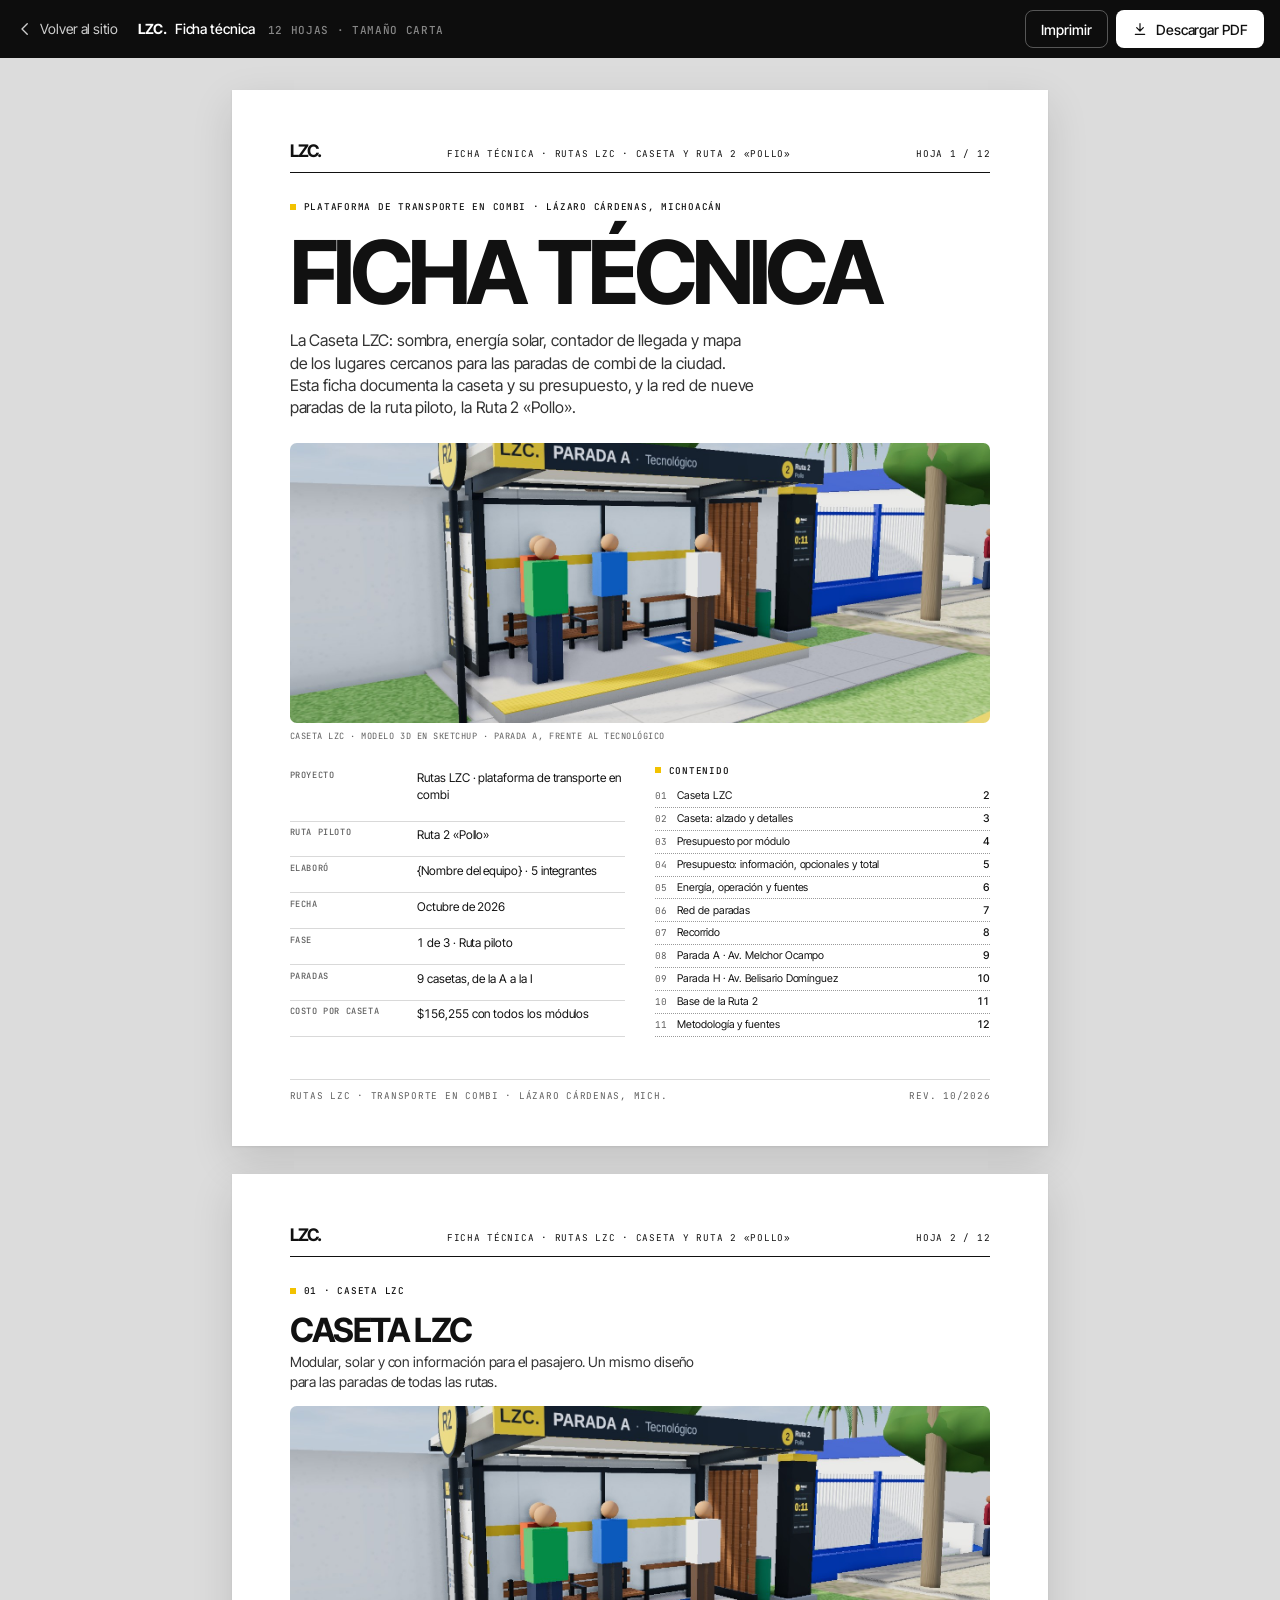
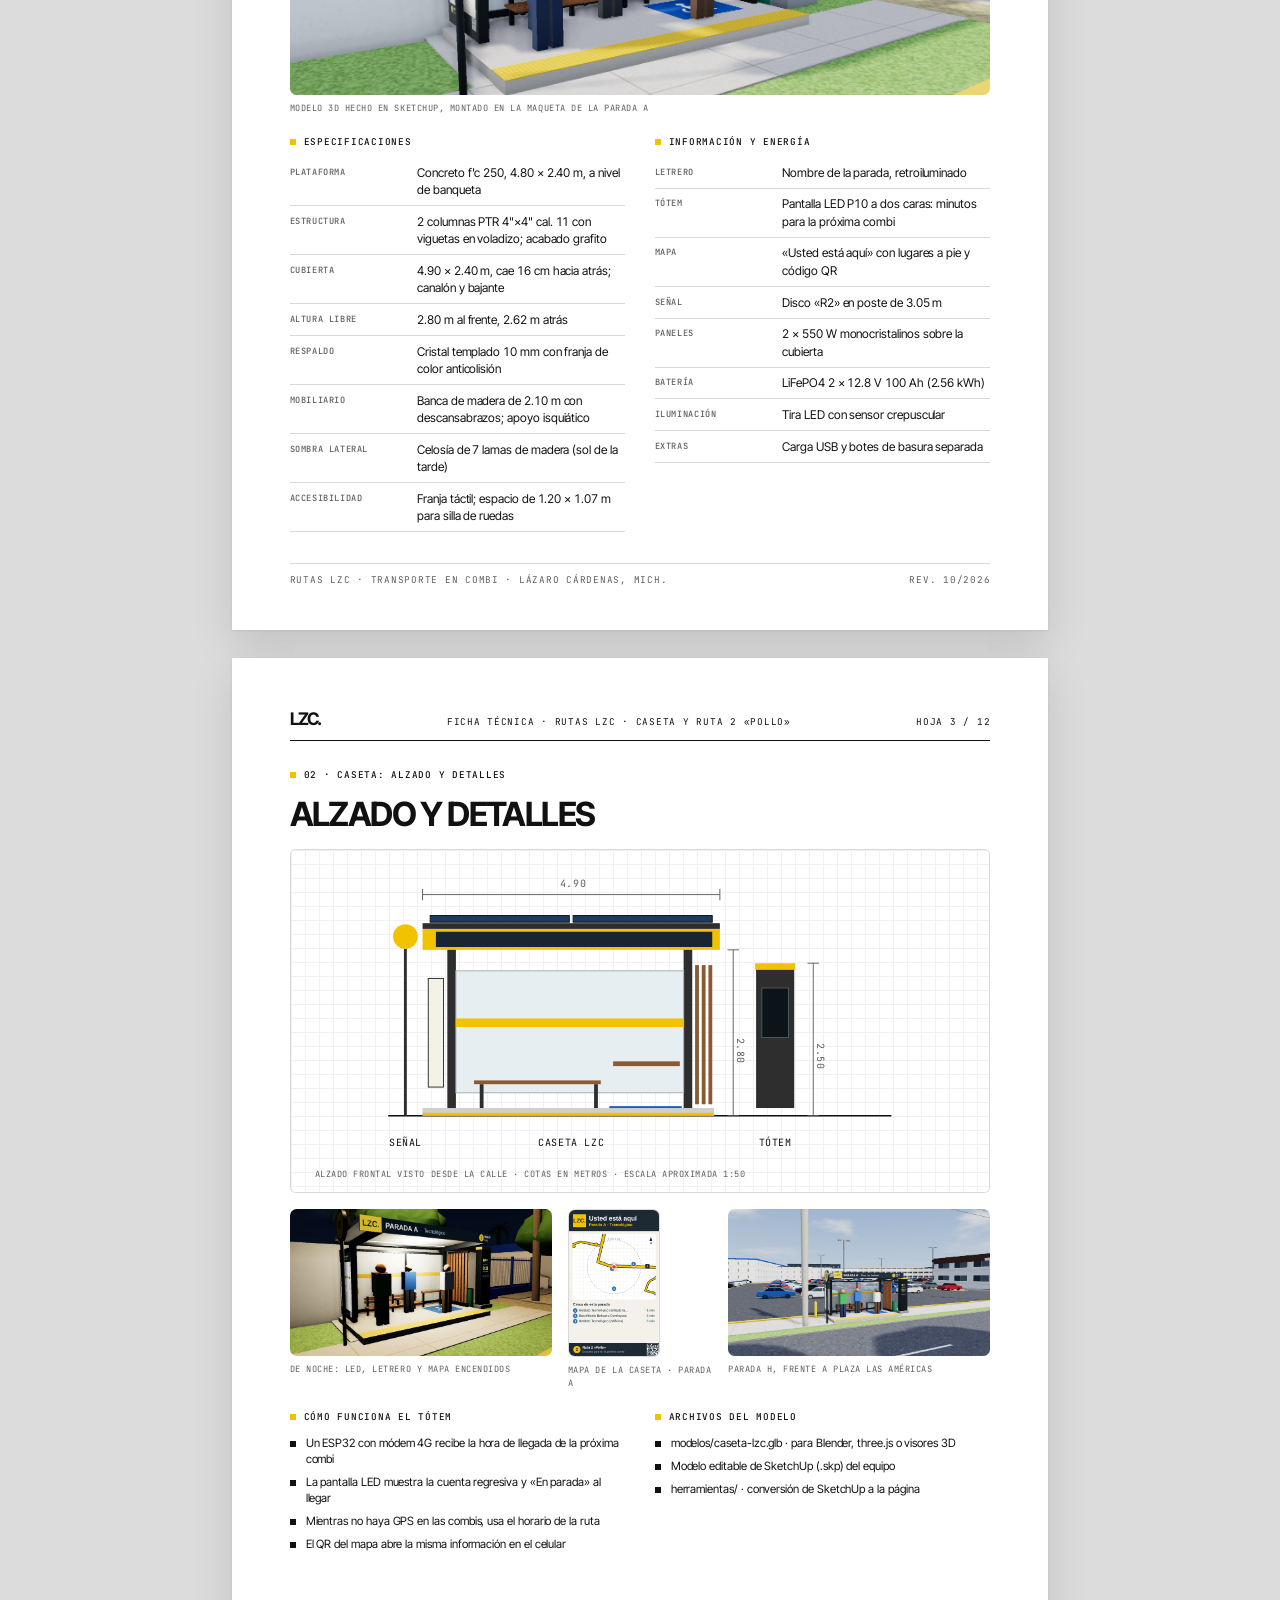
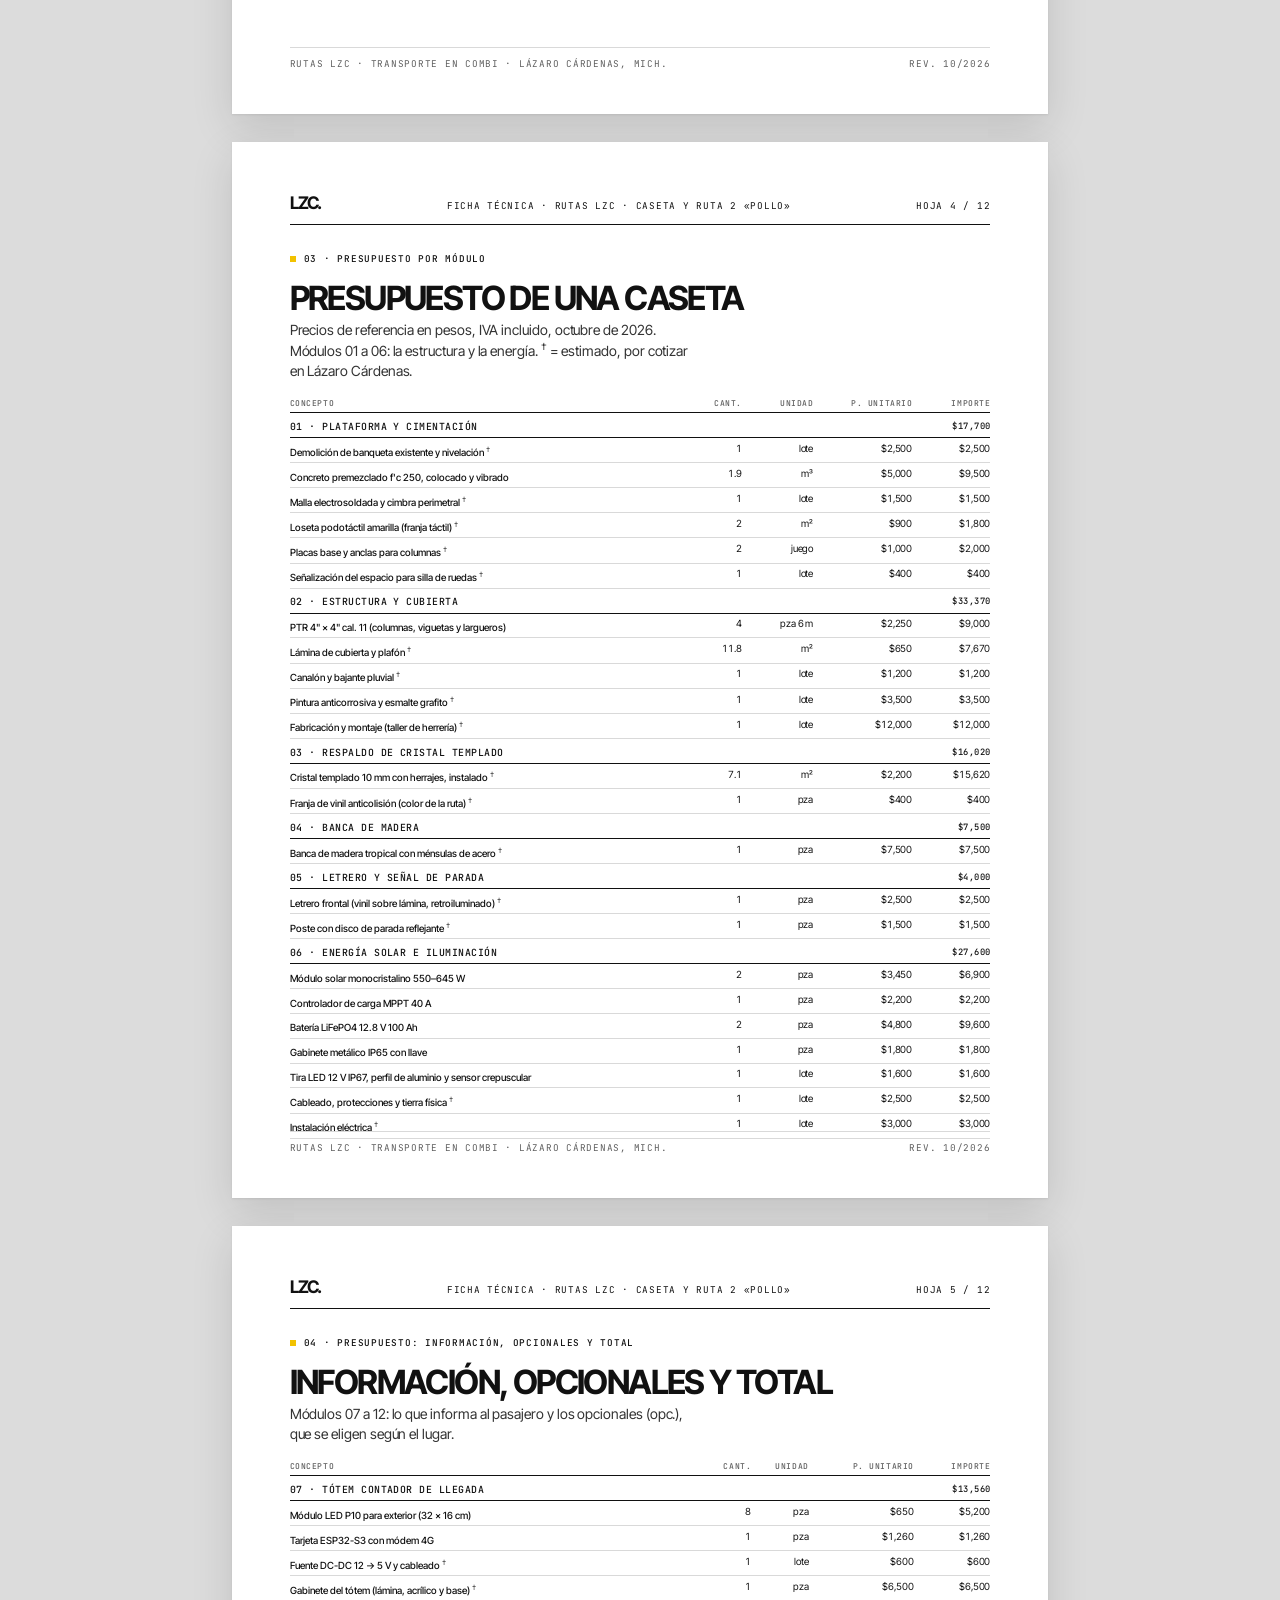
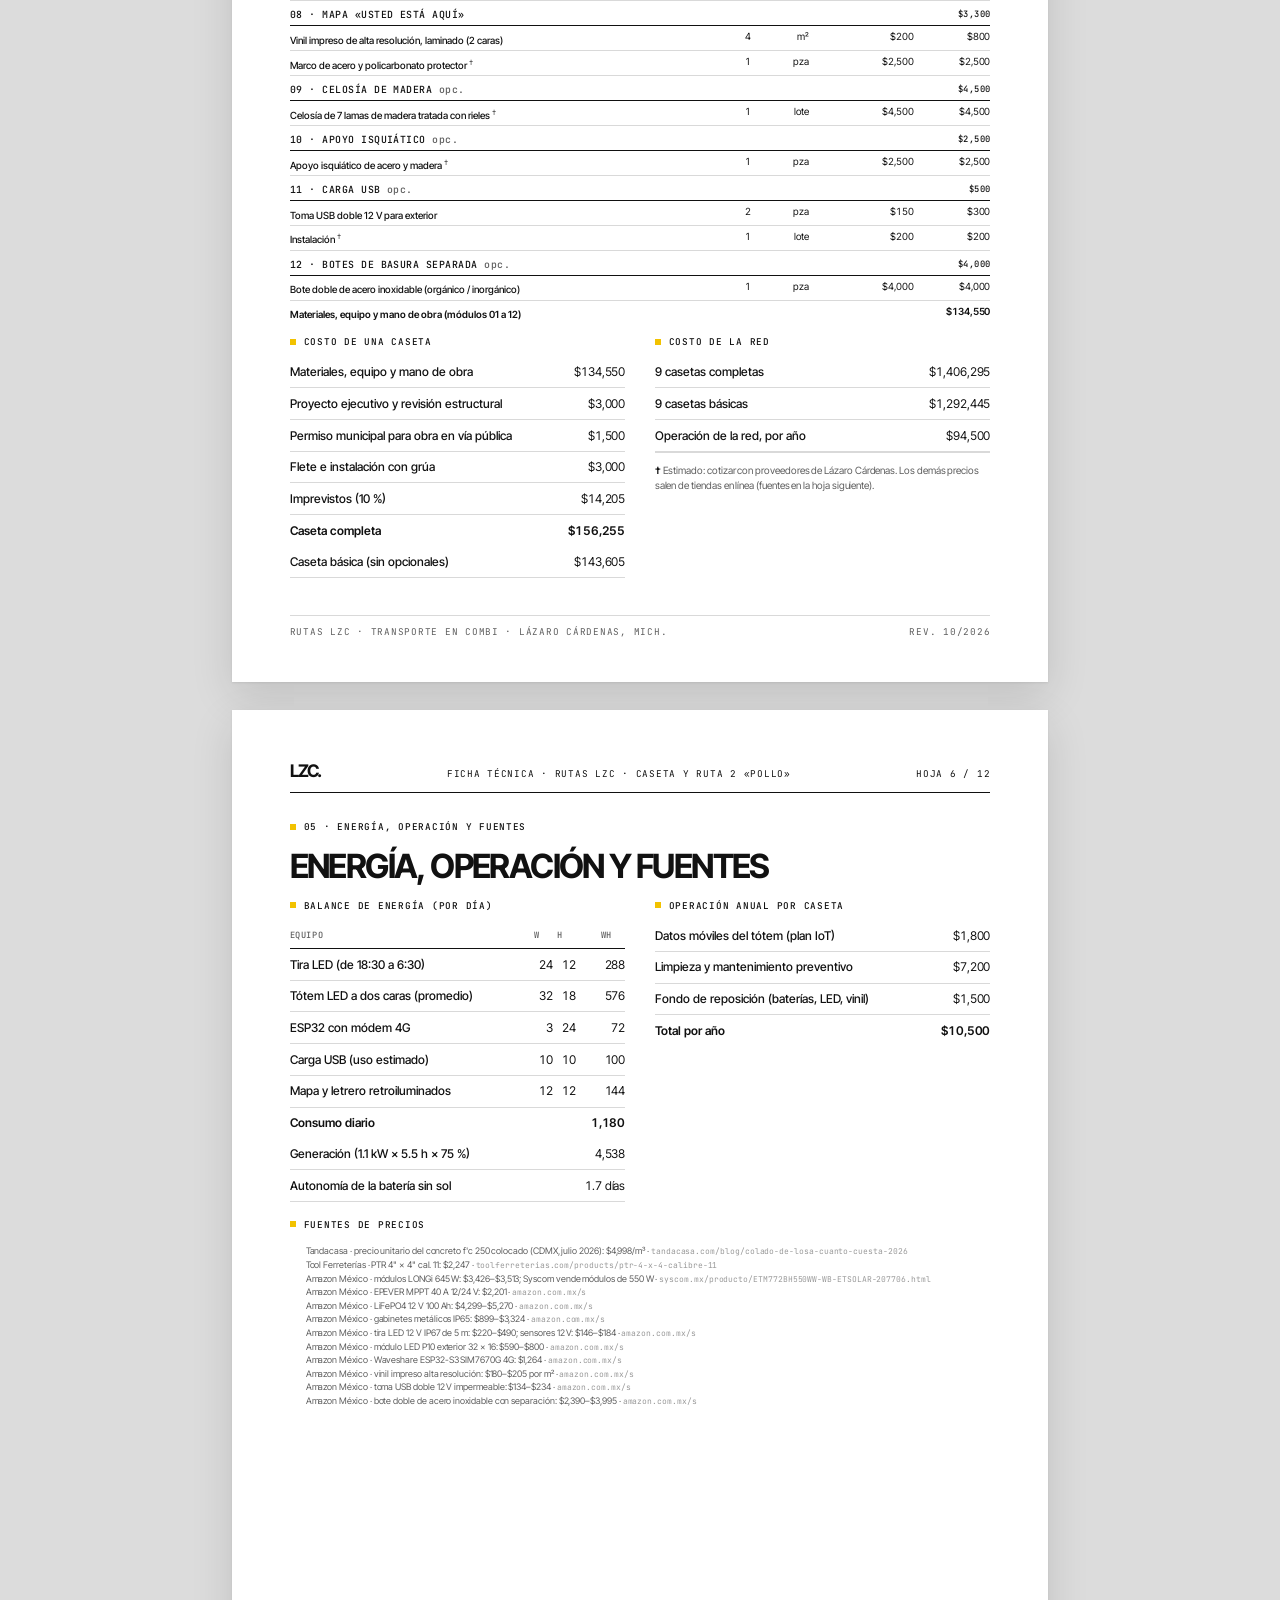
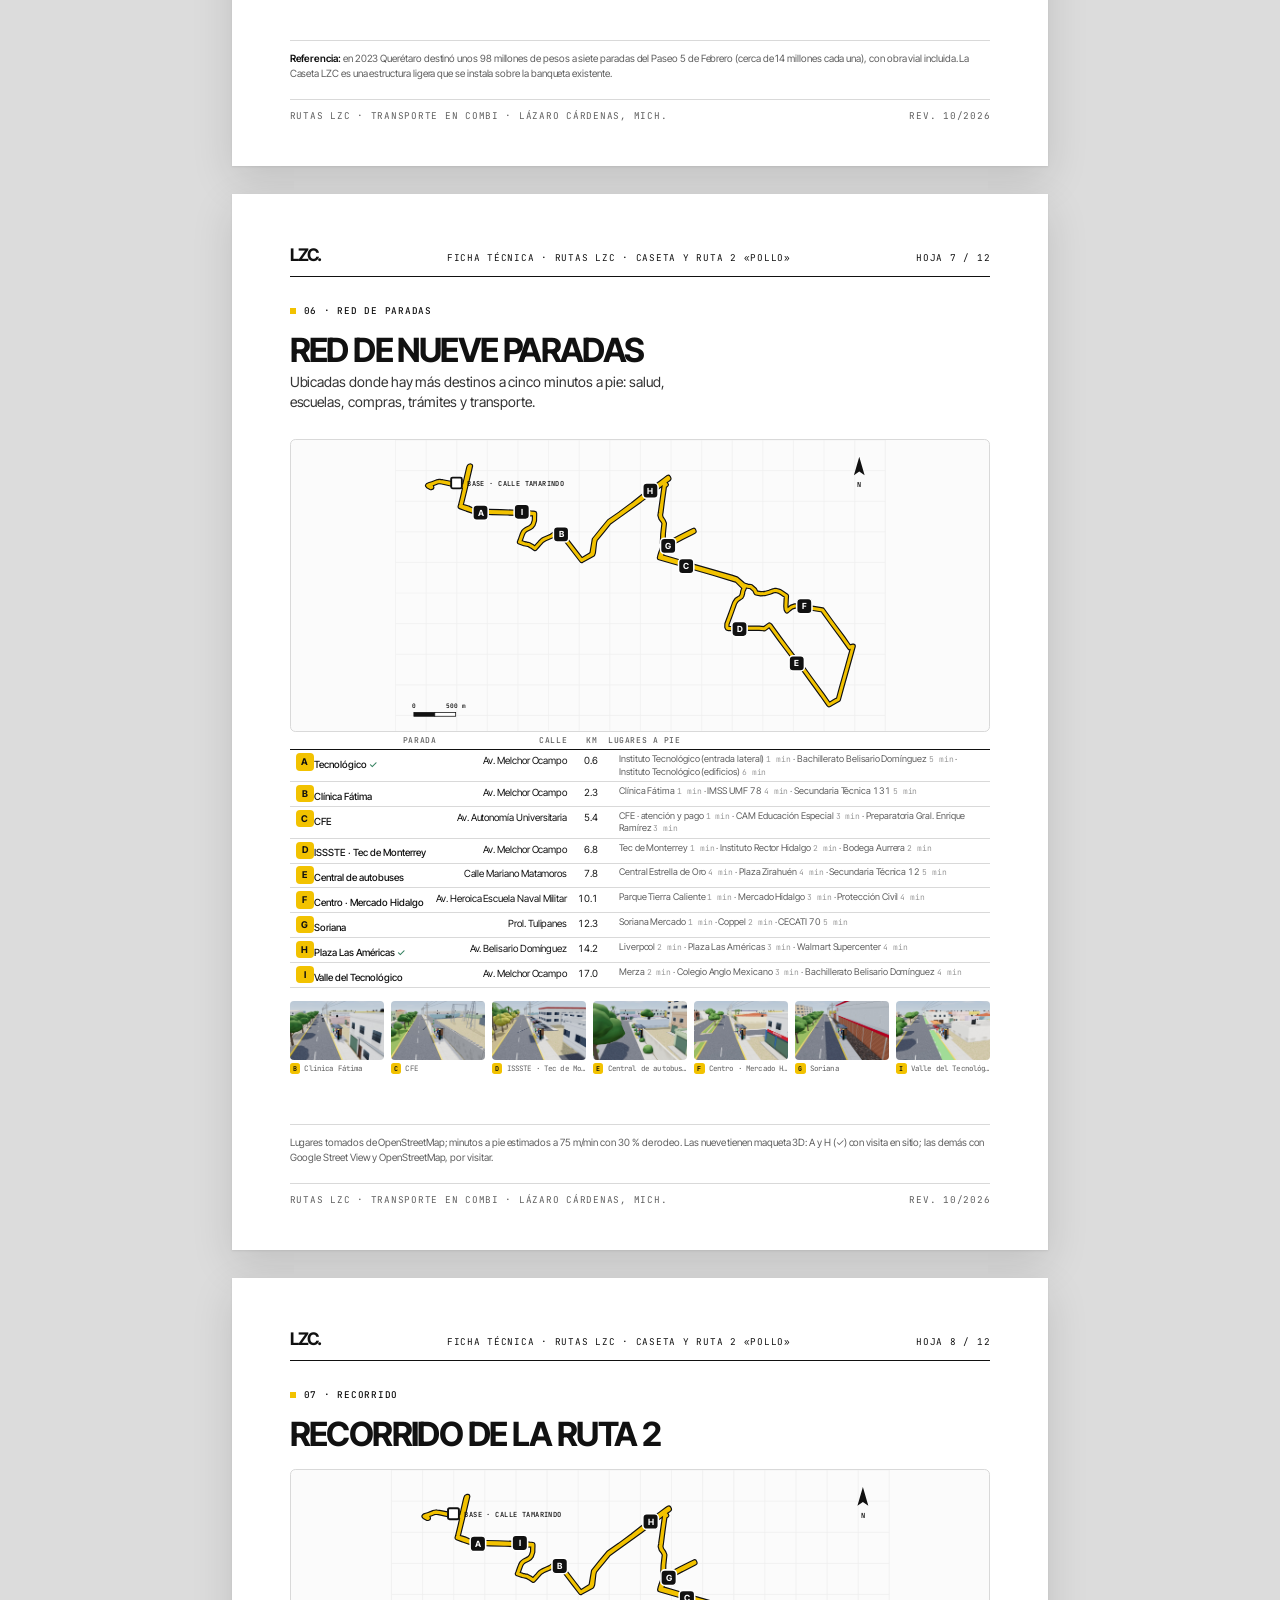
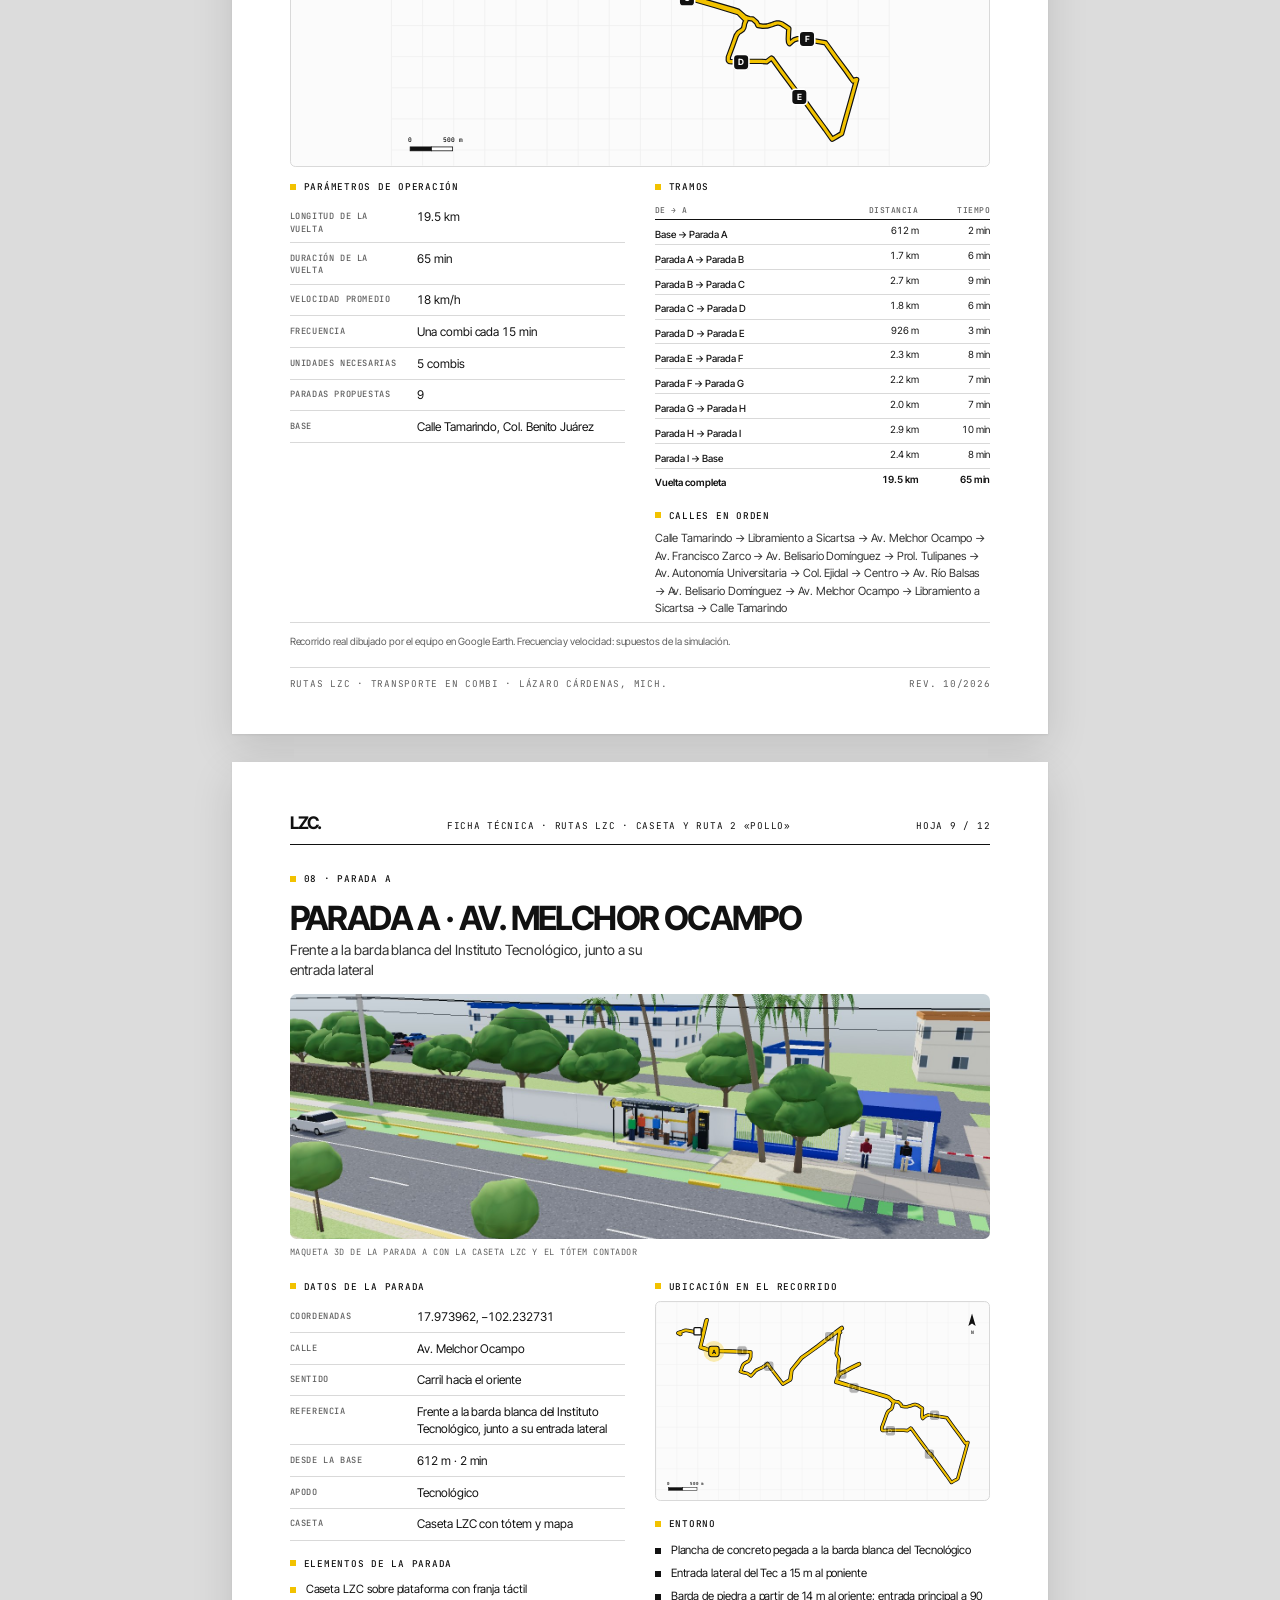
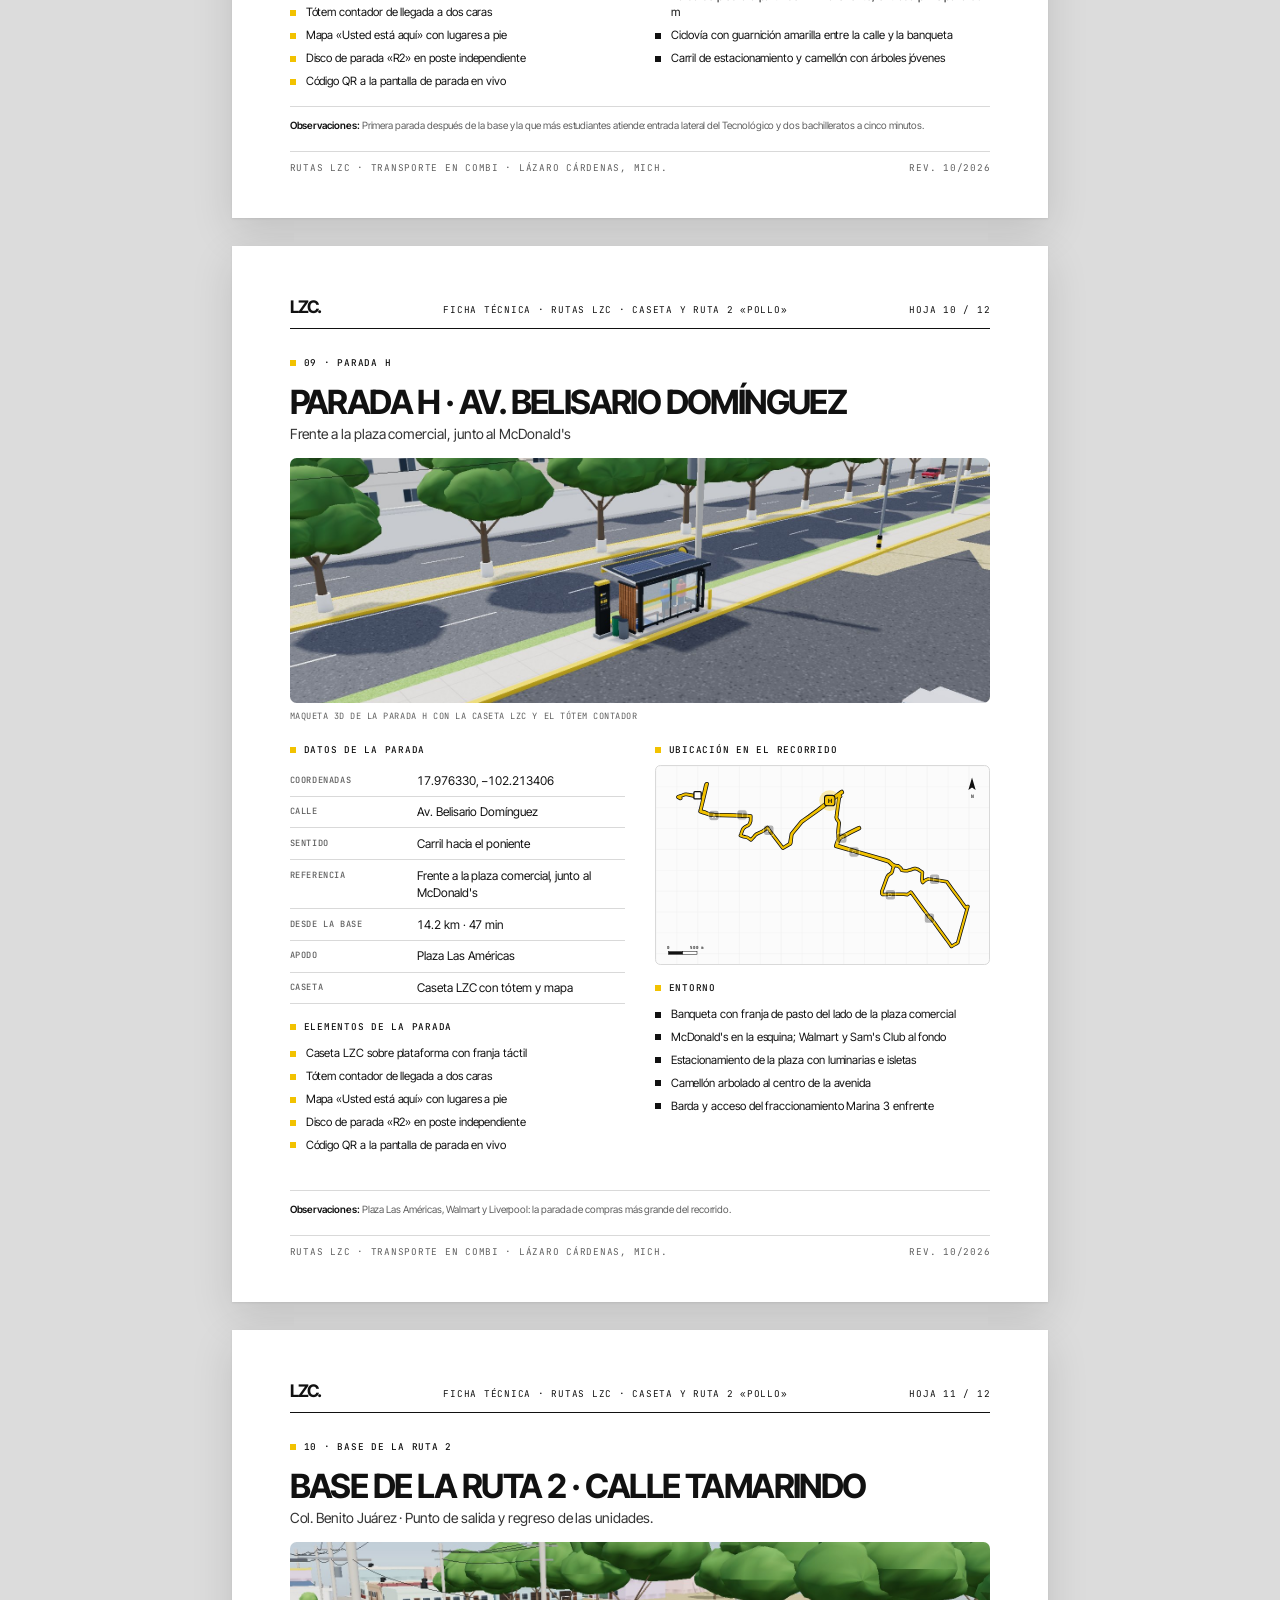
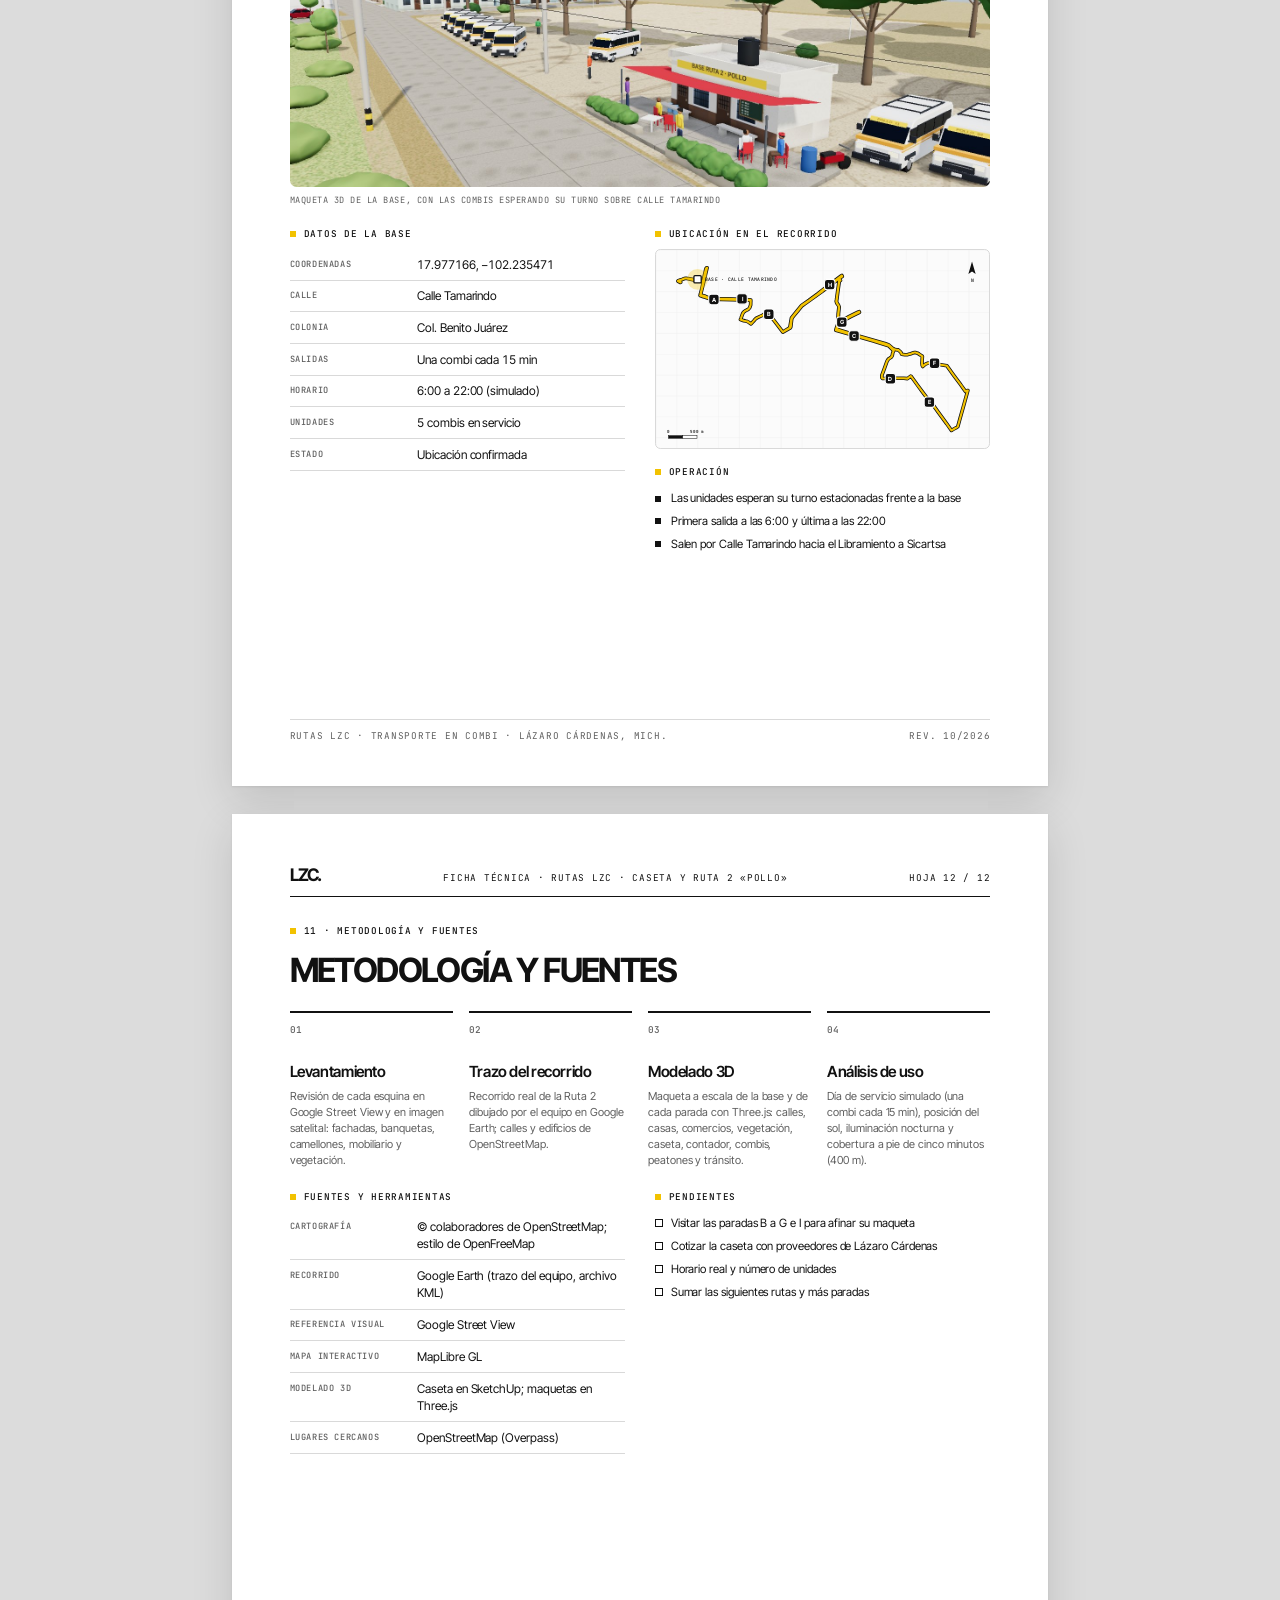
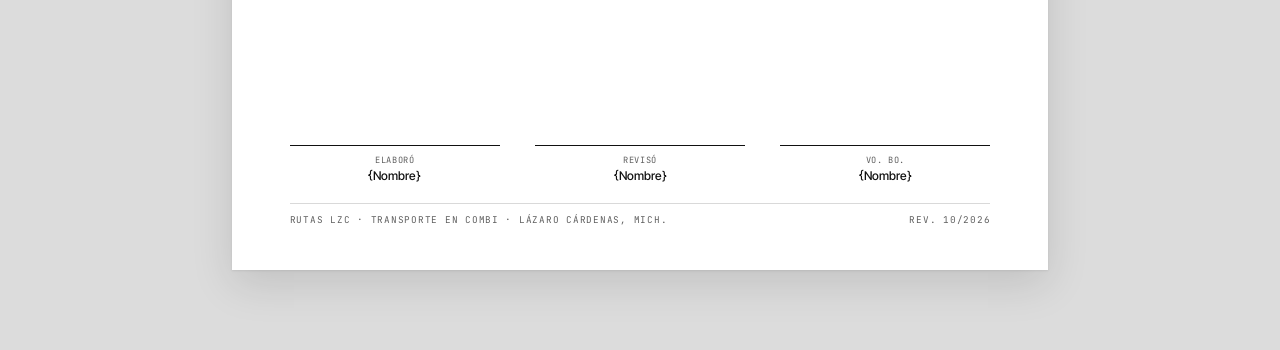
==== commit e728eb34: "Maquetas 3D de las paradas B a G e I con su entorno real - zonas-datos.js: calles, edificios, áreas " ====
--- a/ficha-tecnica.html
+++ b/ficha-tecnica.html
@@ -262,7 +262,8 @@
                     <thead><tr><th></th><th>Parada</th><th>Calle</th><th>Km</th><th>Lugares a pie</th></tr></thead>
                     <tbody data-f-red-paradas></tbody>
                 </table>
-                <p class="nota">Lugares tomados de OpenStreetMap; minutos a pie estimados a 75&nbsp;m/min con 30&nbsp;% de rodeo. A y H tienen levantamiento y maqueta detallada; las demás son propuestas por visitar.</p>
+                <div class="miniaturas" data-f-miniaturas></div>
+                <p class="nota">Lugares tomados de OpenStreetMap; minutos a pie estimados a 75&nbsp;m/min con 30&nbsp;% de rodeo. Las nueve tienen maqueta 3D: A y H (✓) con visita en sitio; las demás con Google Street View y OpenStreetMap, por visitar.</p>
             </div>
             <div class="hoja__pie"><span>Rutas LZC · Transporte en combi · Lázaro Cárdenas, Mich.</span><span>Rev. 10/2026</span></div>
         </section>
@@ -398,7 +399,7 @@
                     <div>
                         <p class="etiqueta">Pendientes</p>
                         <ul class="lista lista--pendiente">
-                            <li>Visitar las paradas B a G e I y hacer su maqueta detallada</li>
+                            <li>Visitar las paradas B a G e I para afinar su maqueta</li>
                             <li>Cotizar la caseta con proveedores de Lázaro Cárdenas</li>
                             <li>Horario real y número de unidades</li>
                             <li>Sumar las siguientes rutas y más paradas</li>
--- a/ficha.css
+++ b/ficha.css
@@ -798,7 +798,7 @@
 .tabla--red td.lugares { white-space: normal; text-align: left; font-size: 6.9pt; line-height: 1.35; color: var(--gris); }
 .tabla--red td.lugares i { font-style: normal; font-family: var(--f-mono); font-size: 6pt; color: var(--gris-claro); }
 .tabla--red thead th:last-child { text-align: left; }
-.plano-ruta--chico svg { max-height: 3.4in; }
+.plano-ruta--chico svg { max-height: 3.05in; }
 
 .fuentes { margin: 4pt 0 0 12pt; font-size: 6.8pt; line-height: 1.45; color: var(--gris); }
 .fuentes span { font-family: var(--f-mono); font-size: 6pt; color: var(--gris-claro); word-break: break-all; }
@@ -815,3 +815,7 @@
 .tabla--red td:nth-child(4) { padding-right: 8pt; }
 .tabla--red thead th:nth-child(4) { text-align: right; padding-right: 8pt; }
 .subtitulo sup { font-size: 70%; }
+.miniaturas { display: grid; grid-template-columns: repeat(7, minmax(0, 1fr)); gap: 5pt; margin-top: 10pt; }
+.miniaturas img { width: 100%; aspect-ratio: 16 / 10; object-fit: cover; border-radius: 3pt; display: block; }
+.miniaturas figcaption { margin-top: 2pt; font-size: 5.6pt; letter-spacing: .02em; text-transform: none; white-space: nowrap; overflow: hidden; text-overflow: ellipsis; }
+.miniaturas figcaption b { display: inline-grid; place-items: center; width: 8pt; height: 8pt; border-radius: 2pt; background: var(--amarillo); color: var(--tinta); font-size: 5pt; }
